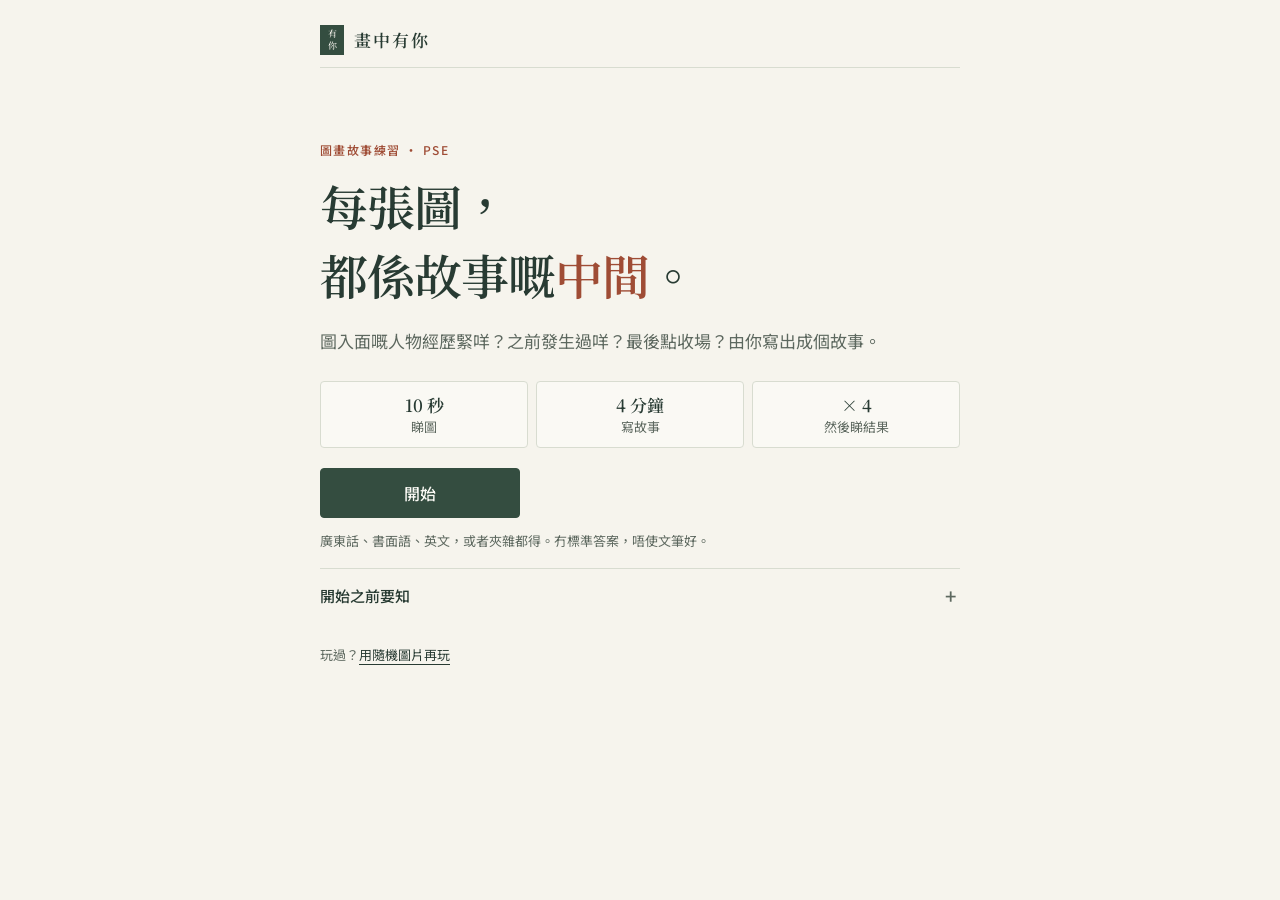
==== web/index.html @ f699d24d "Merge main: evidence review plus English-first, length-adjusted, number-free results main (d5daa51) " ====
<!doctype html>
<html lang="zh-Hant-HK">
<head>
<meta charset="utf-8">
<meta name="viewport" content="width=device-width, initial-scale=1, viewport-fit=cover">
<title>畫中有你 · PSE-HK 讀書會練習</title>
<meta name="description" content="四張圖，四個完整故事。由人物想要嘅嘢，開始一場同自己嘅對話。">
<meta property="og:title" content="畫中有你 · 每張圖，都係故事嘅中間">
<meta property="og:description" content="約 20 分鐘嘅圖畫故事練習。冇標準答案。">
<meta name="theme-color" content="#f6f4ed">
<meta name="pse-api" content="https://remtoec--pse-hk-scorer-web.modal.run">
<link rel="preconnect" href="https://fonts.googleapis.com">
<link rel="preconnect" href="https://fonts.gstatic.com" crossorigin>
<link rel="stylesheet" href="https://fonts.googleapis.com/css2?family=Noto+Serif+TC:wght@400;600;700&family=Noto+Sans+TC:wght@400;500;700&display=swap">
<link rel="stylesheet" href="styles.css">
<script src="app.js" defer></script>
</head>
<body>
<a class="skip-link" href="#app">跳到主要內容</a>
<header class="masthead"><span class="wordmark"><span class="book-mark" aria-hidden="true">有<br>你</span>畫中有你</span></header>
<main id="app" tabindex="-1">
  <p id="storage-notice" class="notice" role="status" hidden>呢個瀏覽器唔俾暫存草稿，重新載入會失去內容。請保持頁面開啟直至完成。</p>

  <section id="v-intro" class="view" hidden aria-labelledby="intro-title">
    <p class="eyebrow">圖畫故事練習 · PSE</p>
    <h1 id="intro-title" tabindex="-1">每張圖，<br>都係故事嘅<span class="accent-text">中間</span>。</h1>
    <p class="lede">圖入面嘅人物經歷緊咩？之前發生過咩？最後點收場？由你寫出成個故事。</p>
    <ol class="steps" aria-label="點樣玩">
      <li><b>10 秒</b>睇圖</li>
      <li><b>4 分鐘</b>寫故事</li>
      <li><b>× 4</b>然後睇結果</li>
    </ol>
    <div class="actions intro-actions">
      <button id="btn-start" class="primary">開始</button>
      <button id="btn-resume" class="primary" hidden>繼續上次嘅故事</button>
      <button id="btn-delete" class="quiet" hidden>刪除草稿</button>
    </div>
    <p class="fine">廣東話、書面語、英文，或者夾雜都得。冇標準答案，唔使文筆好。</p>
    <details class="more"><summary>開始之前要知</summary>
      <ul class="plain">
        <li>按「下一張」之後，嗰個故事就定稿，唔會再改。</li>
        <li>唔使寫自己嘅經歷。見過幅圖都冇問題，跟今次諗到嘅寫就得。</li>
        <li>草稿只存喺呢個瀏覽器，七日後清走。提交後，故事會交由 Modal 同 Cloudflare Workers AI 分析及翻譯，唔會建立故事資料庫。</li>
        <li>分析服務閒置時會休眠，提交後可能要等一陣。</li>
      </ul>
    </details>
    <p class="fine repeat-play">玩過？<button id="btn-random" class="link" type="button">用隨機圖片再玩</button></p>
  </section>

  <section id="v-view" class="view exercise-view" hidden aria-labelledby="view-title">
    <div class="round-bar"><span class="round-no"></span><div class="round-progress" aria-hidden="true"></div></div>
    <h2 id="view-title" class="round-title" tabindex="-1">睇下呢個畫面</h2>
    <figure class="stimulus"><img id="stim-img" alt=""><div id="img-loading" class="img-state">圖片載入中…</div><div id="img-error" class="img-state" hidden><p>圖片載入唔到。</p><button id="btn-img-retry">再試一次</button></div></figure>
    <div class="countdown" aria-hidden="true"><div id="countdown-bar"></div></div>
    <p class="hint">10 秒後收起，然後由你寫出成個故事。</p>
    <div class="actions"><button class="quiet skip" type="button">換一張</button></div>
  </section>

  <section id="v-write" class="view exercise-view" hidden aria-labelledby="write-title">
    <div class="round-bar"><span class="round-no"></span><div class="round-progress" aria-hidden="true"></div><span class="timer"><span class="sr-only">建議時間 </span><span id="soft-timer" aria-live="off">4:00</span></span></div>
    <h2 id="write-title" class="round-title" tabindex="-1">寫出成個故事</h2>
    <p id="lang-note" class="lang-note">英文、廣東話、書面語，或者夾雜都得，點舒服點寫。</p>
    <label for="story" class="sr-only">你嘅故事</label>
    <textarea id="story" rows="10" spellcheck="false" autocomplete="off" aria-describedby="lang-note" placeholder="人物係邊個？而家經歷緊咩？&#10;之前發生咗咩事，令故事走到呢一刻？&#10;人物各自諗緊咩、感受到咩、最想要咩？&#10;件事最後點樣收場？&#10;&#10;揀你想寫嘅人物，唔使逐題答。有幾個人物嘅話，可以用名或者身份，等人睇得出邊個做緊咩。"></textarea>
    <div class="meta-row"><span class="arc"><span class="sr-only">提示：</span><span>此刻</span><span>前因</span><span>內心</span><span>結局</span></span><span><span id="char-count"></span> <span id="save-state" aria-live="polite"></span></span></div>
    <p id="time-up" class="gentle" hidden>4 分鐘到喇，可以幫個故事收個尾。</p>
    <p id="short-note" class="gentle" role="status" hidden></p>
    <div class="actions writing-actions"><button class="quiet skip" type="button">換一張</button><button id="btn-next" class="primary" disabled>下一張 →</button></div>
    <p class="fine lock-note">按「下一張」之後，呢個故事就定稿。</p>
  </section>

  <section id="v-review" class="view exercise-view" hidden aria-labelledby="review-title">
    <h2 id="review-title" tabindex="-1">四個故事，完成。</h2>
    <p class="lede">準備好就睇結果：你嘅故事，最常回到邊種動機？</p>
    <p id="review-notice" class="notice" role="alert" hidden></p><div id="review-list"></div>
    <div class="submit-footer"><div class="actions"><button id="btn-submit" class="primary">睇結果 →</button><button id="btn-delete-2" class="quiet">刪除草稿</button></div>
      <p class="fine">故事會交由 Modal 同 Cloudflare Workers AI 分析及翻譯，可能要等一陣。</p></div>
  </section>

  <section id="v-loading" class="view center" hidden aria-labelledby="loading-title"><div class="waiting-book" aria-hidden="true"><span></span><span></span><span></span><span></span></div><h2 id="loading-title" tabindex="-1">分析緊你嘅故事</h2><p id="loading-msg" role="status" aria-live="polite"></p><p class="elapsed">已等候 <span id="elapsed">0</span> 秒</p></section>

  <section id="v-error" class="view center" hidden aria-labelledby="error-title"><span class="error-mark" aria-hidden="true">⋯</span><h2 id="error-title" tabindex="-1">暫時未有結果</h2><p id="error-msg" role="alert"></p><div class="actions"><button id="btn-retry" class="primary">再試一次</button><button id="btn-back-review" class="quiet">返回故事</button></div></section>

  <section id="v-results" class="view" hidden aria-labelledby="results-title">
    <div class="insight">
      <p class="eyebrow">你嘅四個故事</p>
      <h1 id="results-title" tabindex="-1"></h1>
      <p id="insight-lede" class="lede"></p>
      <div id="profile" class="profile"></div>
      <p id="profile-legend" class="legend fine"><span class="key you"></span>你嘅故事<span class="key typical"></span>同組圖片嘅研究參照（按長短調整）</p>
      <p id="profile-note" class="fine" hidden></p>
      <div id="evidence" class="reading-evidence" hidden></div>
      <p id="brought" class="brought-line" hidden></p>
    </div>

    <section id="meaning" class="chapter" aria-labelledby="meaning-title">
      <h2 id="meaning-title">呢啲主題，可以點理解？</h2>
      <div id="motive-notes">
        <details class="motive-note" data-motive="ach"><summary><span class="dot ach"></span><b>成就</b>想做得好<span class="need-tag">勝任</span></summary>
          <p>故事人物想做好一件事、達到或者超越一個標準、克服挑戰。</p>
          <p>呢個角度關心「我可唔可以做得到？」。想進步，可以令人投入練習；當成敗變得太重要，亦可能難以容許自己失手。</p>
          <p class="fine">回望故事：人物想做好件事，係享受挑戰，定係好怕做唔到？</p>
        </details>
        <details class="motive-note" data-motive="aff"><summary><span class="dot aff"></span><b>連結</b>想親近<span class="need-tag">關係</span></summary>
          <p>故事人物想建立、維持或者修補溫暖嘅關係：關心、陪伴、被接納。</p>
          <p>呢個角度關心「我哋可唔可以靠近？」。重視關係，可以帶來陪伴同照顧；當好怕失去連結，亦可能難以講出自己唔同嘅想法。</p>
          <p class="fine">回望故事：人物想靠近邊個？靠近嘅同時，有冇留低自己嘅位置？</p>
        </details>
        <details class="motive-note" data-motive="pow"><summary><span class="dot pow"></span><b>影響力</b>想有份量<span class="need-tag">勝任</span></summary>
          <p>故事人物想感到強大、影響或者帶領其他人、爭取地位同話語權。</p>
          <p>呢個角度關心「我可唔可以令事情有所改變？」。想有影響，可以令人帶頭、保護人或者爭取改變；當好需要掌握局面，亦可能難以留空間俾別人。</p>
          <p class="fine">回望故事：人物想影響邊個、改變啲乜？其他人又有幾多選擇？</p>
        </details>
      </div>
      <p class="fine">以上係理解故事嘅角度同反思問題，唔係由結果推斷你嘅性格。每種主題都可以有唔同面向。</p>
    </section>

    <section id="pictures" class="chapter" aria-labelledby="pictures-title">
      <h2 id="pictures-title">逐張圖睇</h2>
      <p class="chapter-intro">研究故事入面，每張圖都有較突出嘅主題。<span class="brought-mark" aria-hidden="true">✦</span> 表示你亦寫到圖片參照主要方向以外嘅一面，唔代表罕見，亦唔證明係你嘅個人投射。</p>
      <div id="cards"></div>
    </section>

    <section id="reflection" class="chapter reflection-chapter" aria-labelledby="reflection-title">
      <p class="eyebrow">畫外，返到你自己</p>
      <h2 id="reflection-title">故事人物想要嘅，<br>同你想要嘅呢？</h2>
      <p>自我決定論（Self-Determination Theory）提出三種基本心理需要：<strong>勝任</strong>（competence）、<strong>關係</strong>（relatedness）同<strong>自主</strong>（autonomy）。呢度借用三個角度，由故事返到生活；上面嘅主題比例唔係心理需要嘅分數。</p>
      <ol class="reflect-list">
        <li><span class="need-tag">勝任</span>最近有冇一件事，你好想做得更好，或者想有多啲影響？</li>
        <li><span class="need-tag">關係</span>你而家最想同邊個更親近？</li>
        <li><span class="need-tag">自主</span>呢啲「想要」，係你自己揀嘅，定係為咗別人嘅期望？</li>
      </ol>
      <p class="fine">答案留俾自己，呢度唔會收集任何輸入。今次只係四個故事嘅一次閱讀，你可以認同，亦可以有唔同理解。</p>
    </section>

    <aside id="bookclub-note" class="bookclub-note" hidden><h3>讀書會見</h3><p></p></aside>

    <details class="more about"><summary>關於呢個練習</summary>
      <p>靈感來自心理學嘅圖畫故事練習（Picture Story Exercise）。你嘅故事會翻譯成英文，再由一個用專家評分故事訓練嘅模型閱讀；參照線係研究入面同一組圖嘅故事，已按長短調整。</p>
      <p>呢個係輕鬆嘅自我探索，唔係心理測驗；四個故事只係一次閱讀，你可以認同，亦可以有唔同理解。</p>
      <h4>圖片來源</h4>
      <ul id="credits-results" class="credits"></ul>
    </details>

    <div class="result-footer"><div class="actions"><button id="btn-download" class="primary">下載故事同結果 ↓</button><button id="btn-restart" class="quiet">返回開始</button></div><p class="fine">結果唔會保存，重新整理就會消失。</p></div>
    <p class="fine repeat-play"><button id="btn-again-random" class="link">用隨機圖片再寫一組</button></p>
  </section>
  <noscript><p class="notice">呢個活動需要 JavaScript。</p></noscript>
</main>
</body>
</html>
---- web/styles.css ----
:root {
  --paper: #f6f4ed; --paper-2: #ecebe2; --card: #faf9f4;
  --ink: #283b33; --ink-2: #5d685f; --muted: #74796e;
  --rule: #d8dcd0; --binding: #344d40; --annotation: #9f4c35;
  --ach: #94652c; --aff: #42705d; --pow: #63618b;
  --focus: #a65537; --display: 'Noto Serif TC', 'PMingLiU', serif;
  --body: 'Noto Sans TC', 'PingFang HK', 'Microsoft JhengHei', sans-serif;
  --ease: cubic-bezier(.23,1,.32,1); --gutter: 20px; color-scheme: light;
}
* { box-sizing: border-box; }
html { -webkit-text-size-adjust: 100%; scroll-padding-top: 16px; }
body { margin: 0; background: var(--paper); color: var(--ink); font: 400 16px/1.75 var(--body); }
[hidden] { display: none !important; }
button, textarea, a { -webkit-tap-highlight-color: transparent; }
a { color: inherit; text-underline-offset: 4px; }
button, summary, a { touch-action: manipulation; }
:focus-visible { outline: 2px solid var(--focus); outline-offset: 4px; }
[tabindex='-1']:focus { outline: none; }
::selection { background: #dfe5d4; }
.sr-only { position: absolute; width: 1px; height: 1px; overflow: hidden; clip-path: inset(50%); white-space: nowrap; }
.skip-link { position: fixed; top: -100px; left: 16px; background: var(--card); padding: 12px; z-index: 10; }
.skip-link:focus { top: 12px; }

/* One reading column on every screen: phones first, wider screens just get more margin. */
.masthead, main { width: min(640px, calc(100% - 2 * var(--gutter))); margin-inline: auto; }
.masthead { padding: 16px 0 12px; border-bottom: 1px solid var(--rule); }
.wordmark { display: inline-flex; align-items: center; gap: 10px; font: 600 17px/1.4 var(--display); letter-spacing: .12em; }
.book-mark { display: grid; align-content: center; text-align: center; width: 24px; height: 30px; color: var(--paper); background: var(--binding); font: 500 9px/1.3 var(--display); letter-spacing: 0; }
main { padding: 0 0 max(48px, env(safe-area-inset-bottom)); min-height: 70vh; }
.view { animation: appear 240ms var(--ease) both; }
@keyframes appear { from { opacity: 0; transform: translateY(5px); } }

h1, h2, h3, h4 { font-family: var(--display); font-weight: 600; line-height: 1.45; margin: 0; text-wrap: balance; }
h1 { font-size: clamp(32px, 9vw, 48px); letter-spacing: -.02em; }
h2 { font-size: clamp(24px, 6.5vw, 32px); }
h3 { font-size: 20px; }
h4 { font-size: 15px; margin: 24px 0 8px; }
p { margin: 0 0 16px; }
.eyebrow { font: 500 12px/1.6 var(--body); letter-spacing: .12em; color: var(--annotation); margin-bottom: 12px; }
.lede { font-size: 17px; line-height: 1.8; color: var(--ink-2); margin: 16px 0 24px; }
.fine { font-size: 13px; line-height: 1.75; color: var(--ink-2); }
.accent-text { color: var(--annotation); }

button { font: 500 16px/1.5 var(--body); min-height: 48px; padding: 12px 22px; border: 1px solid var(--rule); border-radius: 4px; background: transparent; color: var(--ink); cursor: pointer; transition: background 160ms ease, transform 140ms var(--ease); }
button.primary { background: var(--binding); border-color: var(--binding); color: var(--card); }
button.quiet { border-color: transparent; text-decoration: underline; text-underline-offset: 4px; color: var(--ink-2); padding-inline: 8px; font-size: 14px; }
button.link { min-height: 0; padding: 4px 0; border: 0; font: inherit; text-decoration: underline; text-underline-offset: 4px; }
button:active:not(:disabled) { transform: translateY(1px); }
button:disabled { opacity: .45; cursor: not-allowed; }
@media (hover: hover) { button.primary:hover:not(:disabled) { background: #233d2f; } button.quiet:hover:not(:disabled) { background: var(--paper-2); } a:hover, button.link:hover, summary:hover { color: var(--annotation); } }
.actions { display: flex; flex-wrap: wrap; gap: 8px 12px; align-items: center; margin-top: 20px; }
.actions .primary { flex: 1 1 auto; }

/* intro */
#v-intro { padding-top: 40px; }
.steps { list-style: none; display: grid; grid-template-columns: repeat(3, 1fr); gap: 8px; padding: 0; margin: 0 0 8px; }
.steps li { background: var(--card); border: 1px solid var(--rule); border-radius: 4px; padding: 10px 8px; text-align: center; font-size: 13px; color: var(--ink-2); line-height: 1.5; }
.steps b { display: block; font: 600 17px/1.5 var(--display); color: var(--ink); }
.intro-actions { margin: 20px 0 12px; }
.repeat-play { margin: 16px 0 0; }
ul.plain { padding-left: 18px; margin: 0; font-size: 14px; color: var(--ink-2); }
ul.plain li { margin-bottom: 8px; }
details.more { border-top: 1px solid var(--rule); margin-top: 16px; }
details.more > summary { cursor: pointer; font-size: 15px; font-weight: 500; padding: 14px 28px 14px 0; list-style: none; position: relative; }
details.more > summary::-webkit-details-marker { display: none; }
details.more > summary::after { content: '+'; position: absolute; right: 4px; font-size: 20px; top: 9px; color: var(--ink-2); }
details.more[open] > summary::after { content: '−'; }
details.more > :last-child { margin-bottom: 16px; }
details.more p { font-size: 14px; }
.notice { background: #eee8dc; border-left: 3px solid var(--annotation); padding: 14px 16px; margin: 20px 0; font-size: 14px; }

/* picture + writing */
.exercise-view { padding-top: 16px; }
.round-bar { display: flex; align-items: center; gap: 12px; font-size: 13px; color: var(--ink-2); margin-bottom: 12px; font-variant-numeric: tabular-nums; }
.round-progress { display: flex; gap: 4px; flex: 1; }
.round-progress span { height: 3px; flex: 1; max-width: 48px; background: var(--rule); border-radius: 2px; }
.round-progress span.complete { background: var(--binding); }
.round-progress span.current { background: var(--annotation); }
.timer { font-size: 15px; color: var(--ink); margin-left: auto; }
.round-title { font-size: 22px; margin-bottom: 4px; }
.lang-note { font-size: 13px; color: var(--ink-2); margin: 0 0 10px; }
#v-view .round-title { margin-bottom: 12px; }
.stimulus { margin: 0; position: relative; height: min(62vh, 560px); min-height: 260px; background: var(--paper-2); padding: 8px; display: grid; place-items: center; border-radius: 4px; }
.stimulus img { width: 100%; height: 100%; min-height: 0; object-fit: contain; display: block; }
.stimulus img:not([src]) { display: none; }
.img-state { position: absolute; inset: 0; display: grid; place-content: center; text-align: center; color: var(--ink-2); }
.countdown { height: 3px; background: var(--rule); margin: 12px 0; overflow: hidden; }
#countdown-bar { height: 100%; background: var(--binding); width: 100%; transform-origin: left; }
.hint { color: var(--ink-2); font-size: 15px; }
textarea { width: 100%; background: var(--card); color: var(--ink); font: 400 17px/1.9 var(--body); border: 1px solid var(--rule); border-radius: 4px; padding: 16px; resize: vertical; }
#story { min-height: max(300px, 52vh); }
textarea::placeholder { color: #9aa196; opacity: 1; }
textarea:focus-visible { outline: 2px solid var(--binding); outline-offset: 1px; }
textarea[readonly] { background: transparent; border: 0; border-left: 2px solid var(--rule); border-radius: 0; padding: 4px 0 4px 14px; font-size: 15px; resize: none; field-sizing: content; min-height: 0; max-height: 45vh; }
.meta-row { display: flex; justify-content: space-between; align-items: center; gap: 12px; font-size: 12px; color: var(--ink-2); margin-top: 8px; font-variant-numeric: tabular-nums; }
.arc { display: flex; gap: 4px; }
.arc span { padding: 1px 8px; border: 1px solid var(--rule); border-radius: 999px; color: var(--muted); }
.over { color: var(--annotation); font-weight: 700; }
.gentle { padding: 4px 0 0; color: var(--ink-2); font-size: 14px; line-height: 1.7; margin: 10px 0 0; animation: appear 400ms var(--ease) both; }
.gentle small { display: block; font-size: 12px; color: var(--muted); }
.writing-actions { margin-top: 16px; }
.lock-note { text-align: center; margin: 8px 0 0; font-size: 12px; }

/* review */
#v-review { padding-top: 32px; }
#v-review .lede { margin-bottom: 8px; }
.review-item label { display: block; font: 600 16px var(--display); padding: 20px 0 6px; }
.review-item.flag { border-left: 2px solid var(--annotation); padding-left: 12px; }
.submit-footer { margin-top: 24px; }
.submit-footer .fine { margin-top: 12px; }

/* waiting / error */
.view.center { max-width: 480px; margin-inline: auto; padding: 48px 0 64px; text-align: center; }
.center h2 { margin-bottom: 16px; }
.center .actions { justify-content: center; }
.waiting-book { height: 136px; width: 120px; position: relative; margin: 16px auto 32px; }
.waiting-book span { position: absolute; height: 120px; width: 84px; border: 1px solid #89977e; background: var(--card); inset: 0; margin: auto; transform-origin: 0 100%; animation: page-breathe 3s ease-in-out infinite; }
.waiting-book span:nth-child(1) { --tilt: -12deg; }
.waiting-book span:nth-child(2) { --tilt: -4deg; animation-delay: .15s; }
.waiting-book span:nth-child(3) { --tilt: 4deg; animation-delay: .3s; }
.waiting-book span:nth-child(4) { --tilt: 12deg; animation-delay: .45s; }
@keyframes page-breathe { 0%,100% { transform: rotate(var(--tilt)); } 50% { transform: rotate(calc(var(--tilt) + 5deg)) translateY(-4px); } }
.elapsed { font-size: 13px; color: var(--ink-2); font-variant-numeric: tabular-nums; }
.error-mark { display: block; font: 400 64px var(--display); color: var(--annotation); margin: 16px 0; }

/* results: insight first */
.insight { padding: 32px 0 28px; }
.insight h1 { font-size: clamp(28px, 8vw, 40px); }
.insight .lede { margin-bottom: 20px; }
.profile { background: var(--card); border: 1px solid var(--rule); border-radius: 6px; padding: 4px 16px 12px; }
.need-group { padding-top: 12px; }
.need-group + .need-group { border-top: 1px solid var(--rule); margin-top: 8px; }
.need-head { display: flex; justify-content: space-between; align-items: baseline; font: 600 15px/1.6 var(--display); margin-bottom: 4px; }
.need-head small { font: 400 12px var(--body); color: var(--ink-2); letter-spacing: .04em; }
.profile-row { display: grid; grid-template-columns: 52px 1fr 76px; gap: 12px; align-items: center; padding: 8px 0; }
.profile-name { font-size: 15px; line-height: 1.3; }
.profile-row.focus .profile-name { font-weight: 700; }
.profile-track { position: relative; height: 12px; background: var(--paper-2); border-radius: 6px; }
.profile-fill { position: absolute; inset: 0 auto 0 0; border-radius: 6px; }
.profile-typical { position: absolute; top: -4px; bottom: -4px; width: 2px; margin-left: -1px; background: var(--ink); border-radius: 1px; }
.profile-word { text-align: right; font-size: 13px; color: var(--ink-2); line-height: 1.4; }
.profile-row.focus .profile-word { color: var(--ink); font-weight: 700; }
.legend { display: flex; flex-wrap: wrap; align-items: center; gap: 4px 8px; margin: 10px 0 4px; font-size: 12px; }
.key { display: inline-block; width: 14px; height: 8px; border-radius: 4px; background: var(--aff); margin-left: 8px; }
.key.you { margin-left: 0; background: linear-gradient(90deg, var(--ach), var(--aff), var(--pow)); }
.key.typical { width: 2px; height: 14px; background: var(--ink); border-radius: 1px; }
.brought-line { font-size: 15px; background: #efe6da; border-radius: 4px; padding: 12px 14px; margin: 8px 0 0; }

.chapter { padding: 32px 0; border-top: 1px solid var(--rule); scroll-margin-top: 16px; }
.chapter > h2 { margin-bottom: 16px; }
.chapter-intro { font-size: 15px; color: var(--ink-2); }
.brought-mark { color: var(--annotation); }

.motive-note { border: 1px solid var(--rule); border-radius: 6px; background: var(--card); margin-bottom: 8px; }
.motive-note > summary { list-style: none; cursor: pointer; display: flex; align-items: center; gap: 8px; padding: 14px 40px 14px 16px; position: relative; font-size: 15px; color: var(--ink-2); }
.motive-note > summary::-webkit-details-marker { display: none; }
.motive-note > summary::after { content: '+'; position: absolute; right: 16px; font-size: 20px; color: var(--ink-2); }
.motive-note[open] > summary::after { content: '−'; }
.motive-note summary b { font: 600 18px var(--display); color: var(--ink); }
.motive-note > :not(summary) { margin-inline: 16px; }
.motive-note > p:first-of-type { font-size: 15px; }
.motive-note ul { padding-left: 18px; margin-top: 0; margin-bottom: 16px; font-size: 15px; }
.motive-note li { margin-bottom: 6px; }
.need-tag { display: inline-block; font-size: 11px; line-height: 1.4; padding: 2px 8px; border-radius: 999px; background: var(--paper-2); color: var(--ink-2); margin-left: auto; white-space: nowrap; }
.reflect-list .need-tag { margin: 0 8px 0 0; vertical-align: 2px; }

.pic-group { border-top: 1px solid var(--rule); }
.pic-group:last-child { border-bottom: 1px solid var(--rule); }
.pic-group > summary { list-style: none; cursor: pointer; display: flex; gap: 14px; align-items: center; padding: 14px 28px 14px 0; position: relative; }
.pic-group > summary::-webkit-details-marker { display: none; }
.pic-group > summary::after { content: '+'; position: absolute; right: 2px; font-size: 20px; color: var(--ink-2); }
.pic-group[open] > summary::after { content: '−'; }
.pic-group summary img { width: 72px; height: 72px; object-fit: cover; border-radius: 4px; background: var(--paper-2); flex-shrink: 0; }
.pic-sum { display: grid; gap: 4px; min-width: 0; }
.pic-title { font: 600 16px var(--display); }
.pic-line { display: flex; flex-wrap: wrap; align-items: center; gap: 4px 6px; font-size: 13px; }
.pic-line > small { color: var(--ink-2); font-size: 12px; min-width: 6.5em; }
.chip { display: inline-flex; align-items: center; gap: 5px; font-size: 13px; line-height: 1.4; padding: 1px 8px; border-radius: 999px; border: 1px solid var(--rule); background: var(--card); }
.chip.muted { color: var(--ink-2); background: transparent; }
.chip.brought { border-color: var(--annotation); color: var(--annotation); font-weight: 700; }
.pic-body { padding-bottom: 8px; }
.dot { display: inline-block; width: 8px; height: 8px; border-radius: 50%; flex-shrink: 0; }
.dot.ach, .ach-bg { background: var(--ach); }
.dot.aff, .aff-bg { background: var(--aff); }
.dot.pow, .pow-bg { background: var(--pow); }
.dot.none { border: 1px solid var(--muted); }
details.card { border-top: 1px dashed var(--rule); }
details.card summary { list-style: none; padding: 12px 28px 12px 0; cursor: pointer; display: flex; gap: 12px; position: relative; }
details.card summary::-webkit-details-marker { display: none; }
details.card summary::after { content: '›'; position: absolute; right: 4px; top: 10px; color: var(--ink-2); font-size: 18px; transition: transform 160ms ease; }
details.card[open] summary::after { transform: rotate(90deg); }
.card .txt { flex: 1; min-width: 0; font-size: 15px; overflow-wrap: anywhere; }
.chips { display: flex; gap: 3px; flex-shrink: 0; padding-top: 9px; }
.card-body { background: var(--paper-2); margin: 0 0 12px; padding: 14px 16px; border-radius: 4px; }
.card-body dt { font-size: 11px; color: var(--ink-2); margin: 10px 0 2px; }
.card-body dt:first-child { margin-top: 0; }
.card-body dd { margin: 0; font-size: 14px; overflow-wrap: anywhere; }
.label { display: inline-block; color: var(--card); padding: 2px 8px; font-size: 12px; border-radius: 3px; margin: 4px 4px 0 0; }
.label.none { color: var(--ink-2); border: 1px solid #bac3b5; }
.label.faint { background: transparent; border: 1px dashed currentColor; }
.label.faint.ach { color: var(--ach); } .label.faint.aff { color: var(--aff); } .label.faint.pow { color: var(--pow); }
.reading-evidence { margin-top: 20px; }
.reading-evidence blockquote { margin: 8px 0 16px; padding: 4px 0 4px 14px; border-left: 2px solid var(--rule); overflow-wrap: anywhere; white-space: pre-wrap; }
.flag-uncertain { color: var(--annotation); }

.reflection-chapter h2 { margin-bottom: 16px; }
.reflection-chapter > p { font-size: 15px; }
.reflect-list { list-style: none; padding: 0; margin: 20px 0; }
.reflect-list li { font: 400 18px/1.7 var(--display); padding: 14px 0; border-top: 1px solid var(--rule); }
.reflect-list li:last-child { border-bottom: 1px solid var(--rule); }
.bookclub-note { padding: 20px; background: var(--paper-2); border-radius: 6px; margin: 8px 0 16px; }
.bookclub-note h3 { font-size: 18px; margin-bottom: 6px; }
.bookclub-note p { font-size: 15px; margin: 0; }

.credits { padding-left: 18px; font-size: 13px; color: var(--ink-2); }
.credits li { margin: 8px 0; overflow-wrap: anywhere; }

.result-footer { padding-top: 24px; }
.result-footer .actions { margin-top: 0; }
.result-footer .fine { margin-top: 8px; }
#test-report { display: block; max-width: 640px; margin: 24px auto; font-family: monospace; }

@media (min-width: 700px) {
  :root { --gutter: 40px; }
  #v-intro { padding-top: 72px; }
  .actions .primary { flex: 0 0 auto; min-width: 200px; }
  .writing-actions { justify-content: flex-end; }
  .lock-note { text-align: right; }
  .insight { padding-top: 48px; }
}
@media (max-width: 360px) { :root { --gutter: 16px; } .profile-row { grid-template-columns: 46px 1fr 68px; gap: 8px; } .arc span { padding: 1px 6px; } }
@media (prefers-reduced-motion: reduce) { *, *::before, *::after { animation: none !important; transition: none !important; scroll-behavior: auto !important; } .waiting-book span { transform: rotate(var(--tilt)); } }
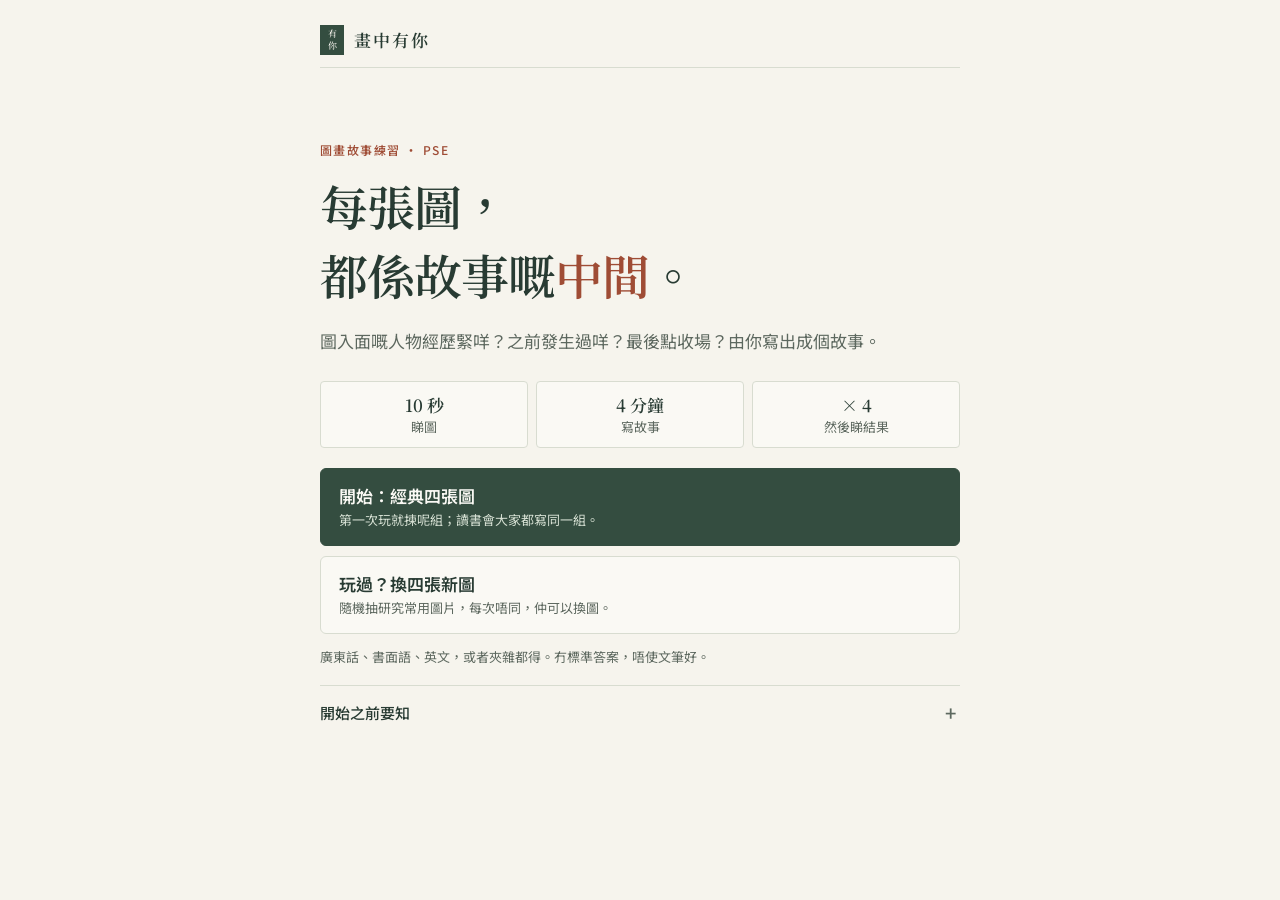
==== commit 45390a92: "Offer the classic set first and new pictures on replay; make random draws sound Why: the replay opti" ====
--- a/web/index.html
+++ b/web/index.html
@@ -30,10 +30,13 @@
       <li><b>4 分鐘</b>寫故事</li>
       <li><b>× 4</b>然後睇結果</li>
     </ol>
-    <div class="actions intro-actions">
-      <button id="btn-start" class="primary">開始</button>
-      <button id="btn-resume" class="primary" hidden>繼續上次嘅故事</button>
-      <button id="btn-delete" class="quiet" hidden>刪除草稿</button>
+    <div id="choices" class="choices">
+      <button id="btn-start" class="choice primary" type="button"><span class="choice-title">開始：經典四張圖</span><span class="choice-note">第一次玩就揀呢組；讀書會大家都寫同一組。</span></button>
+      <button id="btn-random" class="choice" type="button"><span class="choice-title">玩過？換四張新圖</span><span class="choice-note">隨機抽研究常用圖片，每次唔同，仲可以換圖。</span></button>
+    </div>
+    <div id="resume-actions" class="actions intro-actions" hidden>
+      <button id="btn-resume" class="primary">繼續上次嘅故事</button>
+      <button id="btn-delete" class="quiet">刪除草稿</button>
     </div>
     <p class="fine">廣東話、書面語、英文，或者夾雜都得。冇標準答案，唔使文筆好。</p>
     <details class="more"><summary>開始之前要知</summary>
@@ -44,7 +47,6 @@
         <li>分析服務閒置時會休眠，提交後可能要等一陣。</li>
       </ul>
     </details>
-    <p class="fine repeat-play">玩過？<button id="btn-random" class="link" type="button">用隨機圖片再玩</button></p>
   </section>
 
   <section id="v-view" class="view exercise-view" hidden aria-labelledby="view-title">
@@ -142,8 +144,7 @@
       <ul id="credits-results" class="credits"></ul>
     </details>
 
-    <div class="result-footer"><div class="actions"><button id="btn-download" class="primary">下載故事同結果 ↓</button><button id="btn-restart" class="quiet">返回開始</button></div><p class="fine">結果唔會保存，重新整理就會消失。</p></div>
-    <p class="fine repeat-play"><button id="btn-again-random" class="link">用隨機圖片再寫一組</button></p>
+    <div class="result-footer"><div class="actions"><button id="btn-download" class="primary">下載故事同結果 ↓</button><button id="btn-again-random" class="secondary">換四張新圖再玩 →</button><button id="btn-restart" class="quiet">返回開始</button></div><p class="fine">結果唔會保存，重新整理就會消失。</p></div>
   </section>
   <noscript><p class="notice">呢個活動需要 JavaScript。</p></noscript>
 </main>
--- a/web/styles.css
+++ b/web/styles.css
@@ -57,7 +57,14 @@
 .steps li { background: var(--card); border: 1px solid var(--rule); border-radius: 4px; padding: 10px 8px; text-align: center; font-size: 13px; color: var(--ink-2); line-height: 1.5; }
 .steps b { display: block; font: 600 17px/1.5 var(--display); color: var(--ink); }
 .intro-actions { margin: 20px 0 12px; }
-.repeat-play { margin: 16px 0 0; }
+.choices { display: grid; gap: 10px; margin: 20px 0 12px; }
+button.choice { display: grid; gap: 2px; text-align: left; padding: 14px 18px; background: var(--card); border-color: var(--rule); border-radius: 6px; }
+button.choice.primary { background: var(--binding); border-color: var(--binding); color: var(--card); }
+.choice-title { font: 600 17px/1.5 var(--body); }
+.choice-note { font-size: 13px; line-height: 1.6; color: var(--ink-2); font-weight: 400; }
+button.choice.primary .choice-note { color: #d6e0d3; }
+button.secondary { background: var(--card); border-color: var(--binding); color: var(--ink); }
+@media (hover: hover) { button.choice:not(.primary):hover, button.secondary:hover { background: var(--paper-2); } }
 ul.plain { padding-left: 18px; margin: 0; font-size: 14px; color: var(--ink-2); }
 ul.plain li { margin-bottom: 8px; }
 details.more { border-top: 1px solid var(--rule); margin-top: 16px; }
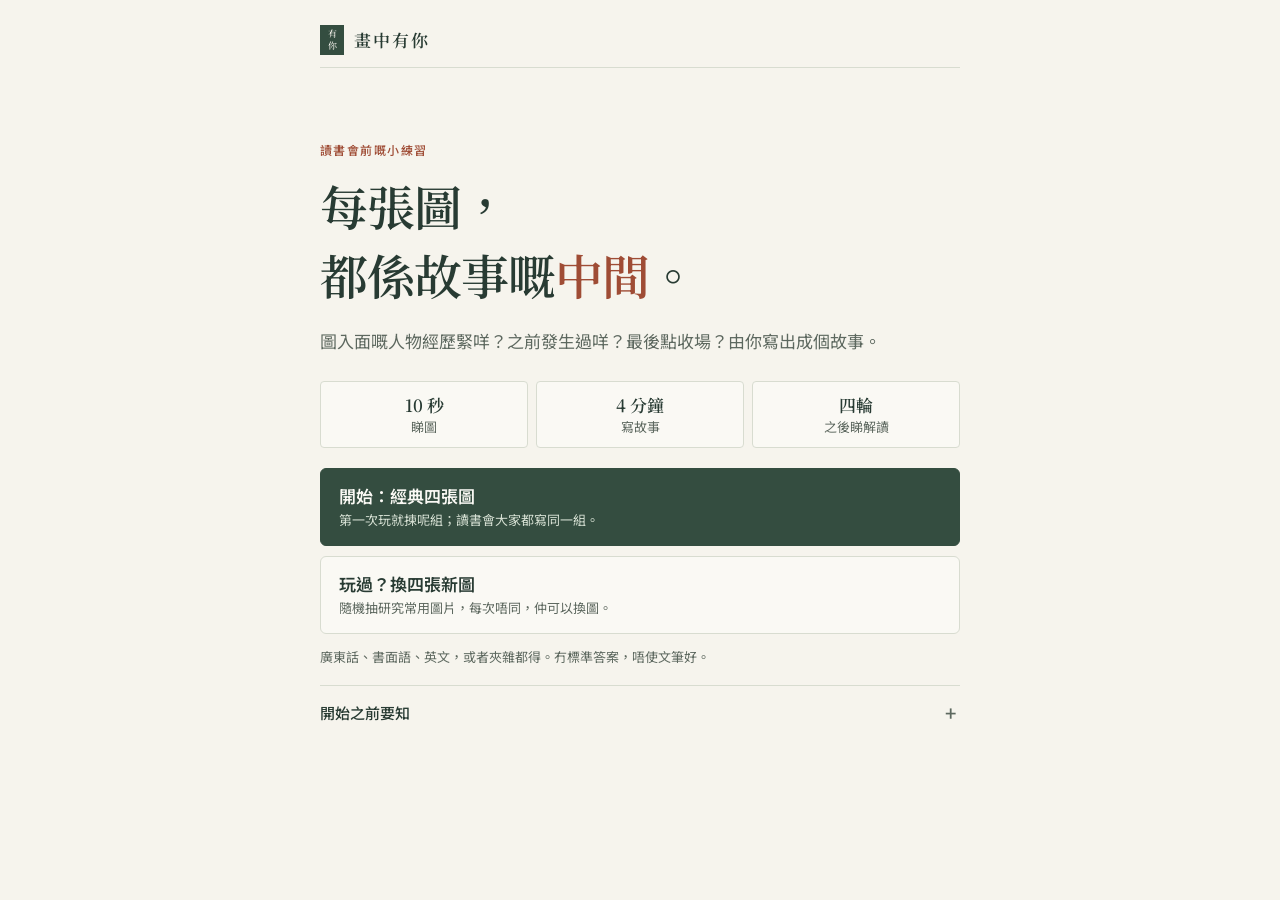
==== commit a21e7d5f: "Copy edit: one Cantonese voice, one name per theme, 濃淡 wording A Chinese-editor review of the partic" ====
--- a/web/index.html
+++ b/web/index.html
@@ -22,13 +22,13 @@
   <p id="storage-notice" class="notice" role="status" hidden>呢個瀏覽器唔俾暫存草稿，重新載入會失去內容。請保持頁面開啟直至完成。</p>
 
   <section id="v-intro" class="view" hidden aria-labelledby="intro-title">
-    <p class="eyebrow">圖畫故事練習 · PSE</p>
+    <p class="eyebrow">讀書會前嘅小練習</p>
     <h1 id="intro-title" tabindex="-1">每張圖，<br>都係故事嘅<span class="accent-text">中間</span>。</h1>
     <p class="lede">圖入面嘅人物經歷緊咩？之前發生過咩？最後點收場？由你寫出成個故事。</p>
     <ol class="steps" aria-label="點樣玩">
       <li><b>10 秒</b>睇圖</li>
       <li><b>4 分鐘</b>寫故事</li>
-      <li><b>× 4</b>然後睇結果</li>
+      <li><b>四輪</b>之後睇解讀</li>
     </ol>
     <div id="choices" class="choices">
       <button id="btn-start" class="choice primary" type="button"><span class="choice-title">開始：經典四張圖</span><span class="choice-note">第一次玩就揀呢組；讀書會大家都寫同一組。</span></button>
@@ -43,7 +43,7 @@
       <ul class="plain">
         <li>按「下一張」之後，嗰個故事就定稿，唔會再改。</li>
         <li>唔使寫自己嘅經歷。見過幅圖都冇問題，跟今次諗到嘅寫就得。</li>
-        <li>草稿只存喺呢個瀏覽器，七日後清走。提交後，故事會交由 Modal 同 Cloudflare Workers AI 分析及翻譯，唔會建立故事資料庫。</li>
+        <li>草稿只存喺呢個瀏覽器，七日後清走。提交後，故事會經雲端服務（Modal、Cloudflare）翻譯同分析；呢個練習唔會儲存或者記錄你嘅故事。</li>
         <li>分析服務閒置時會休眠，提交後可能要等一陣。</li>
       </ul>
     </details>
@@ -63,23 +63,23 @@
     <h2 id="write-title" class="round-title" tabindex="-1">寫出成個故事</h2>
     <p id="lang-note" class="lang-note">英文、廣東話、書面語，或者夾雜都得，點舒服點寫。</p>
     <label for="story" class="sr-only">你嘅故事</label>
-    <textarea id="story" rows="10" spellcheck="false" autocomplete="off" aria-describedby="lang-note" placeholder="人物係邊個？而家經歷緊咩？&#10;之前發生咗咩事，令故事走到呢一刻？&#10;人物各自諗緊咩、感受到咩、最想要咩？&#10;件事最後點樣收場？&#10;&#10;揀你想寫嘅人物，唔使逐題答。有幾個人物嘅話，可以用名或者身份，等人睇得出邊個做緊咩。"></textarea>
+    <textarea id="story" rows="10" spellcheck="false" autocomplete="off" aria-describedby="lang-note" placeholder="人物係邊個？而家經歷緊咩？&#10;之前發生咗咩事，令故事走到呢一刻？&#10;人物各自諗緊咩、感受到咩、最想要咩？&#10;件事最後點樣收場？&#10;&#10;唔使逐題答，揀你想寫嘅人物就得。人物多過一個嘅話，可以用名或者身份稱呼，分得清邊個係邊個。"></textarea>
     <div class="meta-row"><span class="arc"><span class="sr-only">提示：</span><span>此刻</span><span>前因</span><span>內心</span><span>結局</span></span><span><span id="char-count"></span> <span id="save-state" aria-live="polite"></span></span></div>
     <p id="time-up" class="gentle" hidden>4 分鐘到喇，可以幫個故事收個尾。</p>
     <p id="short-note" class="gentle" role="status" hidden></p>
     <div class="actions writing-actions"><button class="quiet skip" type="button">換一張</button><button id="btn-next" class="primary" disabled>下一張 →</button></div>
-    <p class="fine lock-note">按「下一張」之後，呢個故事就定稿。</p>
+    <p class="fine lock-note">按下去之後，呢個故事就定稿。</p>
   </section>
 
   <section id="v-review" class="view exercise-view" hidden aria-labelledby="review-title">
     <h2 id="review-title" tabindex="-1">四個故事，完成。</h2>
-    <p class="lede">準備好就睇結果：你嘅故事，最常回到邊種動機？</p>
+    <p class="lede">準備好就睇結果：四個故事入面，人物反覆想要啲乜？</p>
     <p id="review-notice" class="notice" role="alert" hidden></p><div id="review-list"></div>
     <div class="submit-footer"><div class="actions"><button id="btn-submit" class="primary">睇結果 →</button><button id="btn-delete-2" class="quiet">刪除草稿</button></div>
-      <p class="fine">故事會交由 Modal 同 Cloudflare Workers AI 分析及翻譯，可能要等一陣。</p></div>
+      <p class="fine">故事會經雲端服務（Modal、Cloudflare）翻譯同分析，唔會儲存；可能要等一陣。</p></div>
   </section>
 
-  <section id="v-loading" class="view center" hidden aria-labelledby="loading-title"><div class="waiting-book" aria-hidden="true"><span></span><span></span><span></span><span></span></div><h2 id="loading-title" tabindex="-1">分析緊你嘅故事</h2><p id="loading-msg" role="status" aria-live="polite"></p><p class="elapsed">已等候 <span id="elapsed">0</span> 秒</p></section>
+  <section id="v-loading" class="view center" hidden aria-labelledby="loading-title"><div class="waiting-book" aria-hidden="true"><span></span><span></span><span></span><span></span></div><h2 id="loading-title" tabindex="-1">細讀緊你嘅故事</h2><p id="loading-msg" role="status" aria-live="polite"></p><p class="elapsed">已等候 <span id="elapsed">0</span> 秒</p></section>
 
   <section id="v-error" class="view center" hidden aria-labelledby="error-title"><span class="error-mark" aria-hidden="true">⋯</span><h2 id="error-title" tabindex="-1">暫時未有結果</h2><p id="error-msg" role="alert"></p><div class="actions"><button id="btn-retry" class="primary">再試一次</button><button id="btn-back-review" class="quiet">返回故事</button></div></section>
 
@@ -89,7 +89,7 @@
       <h1 id="results-title" tabindex="-1"></h1>
       <p id="insight-lede" class="lede"></p>
       <div id="profile" class="profile"></div>
-      <p id="profile-legend" class="legend fine"><span class="key you"></span>你嘅故事<span class="key typical"></span>同組圖片嘅研究參照（按長短調整）</p>
+      <p id="profile-legend" class="legend fine"><span class="key you"></span>你嘅故事<span class="key typical"></span>研究故事嘅濃度（已按長短調整）</p>
       <p id="profile-note" class="fine" hidden></p>
       <div id="evidence" class="reading-evidence" hidden></div>
       <p id="brought" class="brought-line" hidden></p>
@@ -100,39 +100,39 @@
       <div id="motive-notes">
         <details class="motive-note" data-motive="ach"><summary><span class="dot ach"></span><b>成就</b>想做得好<span class="need-tag">勝任</span></summary>
           <p>故事人物想做好一件事、達到或者超越一個標準、克服挑戰。</p>
-          <p>呢個角度關心「我可唔可以做得到？」。想進步，可以令人投入練習；當成敗變得太重要，亦可能難以容許自己失手。</p>
+          <p>呢個角度關心「我可唔可以做得到？」。想進步，可以令人投入練習；當成敗變得太重要，亦可能好難容許自己失手。</p>
           <p class="fine">回望故事：人物想做好件事，係享受挑戰，定係好怕做唔到？</p>
         </details>
         <details class="motive-note" data-motive="aff"><summary><span class="dot aff"></span><b>連結</b>想親近<span class="need-tag">關係</span></summary>
           <p>故事人物想建立、維持或者修補溫暖嘅關係：關心、陪伴、被接納。</p>
-          <p>呢個角度關心「我哋可唔可以靠近？」。重視關係，可以帶來陪伴同照顧；當好怕失去連結，亦可能難以講出自己唔同嘅想法。</p>
+          <p>呢個角度關心「我哋可唔可以靠近？」。重視關係，可以帶來陪伴同照顧；當好怕失去連結，亦可能唔敢講出自己唔同嘅諗法。</p>
           <p class="fine">回望故事：人物想靠近邊個？靠近嘅同時，有冇留低自己嘅位置？</p>
         </details>
         <details class="motive-note" data-motive="pow"><summary><span class="dot pow"></span><b>影響力</b>想有份量<span class="need-tag">勝任</span></summary>
           <p>故事人物想感到強大、影響或者帶領其他人、爭取地位同話語權。</p>
-          <p>呢個角度關心「我可唔可以令事情有所改變？」。想有影響，可以令人帶頭、保護人或者爭取改變；當好需要掌握局面，亦可能難以留空間俾別人。</p>
+          <p>呢個角度關心「我可唔可以令事情有所改變？」。想有影響，可以令人帶頭、保護人或者爭取改變；當好需要掌握局面，亦可能少咗空間俾其他人。</p>
           <p class="fine">回望故事：人物想影響邊個、改變啲乜？其他人又有幾多選擇？</p>
         </details>
       </div>
-      <p class="fine">以上係理解故事嘅角度同反思問題，唔係由結果推斷你嘅性格。每種主題都可以有唔同面向。</p>
+      <p class="fine">以上係理解故事嘅角度同反思問題，唔係由結果推斷你嘅性格。每種主題都有唔同嘅一面。</p>
     </section>
 
     <section id="pictures" class="chapter" aria-labelledby="pictures-title">
       <h2 id="pictures-title">逐張圖睇</h2>
-      <p class="chapter-intro">研究故事入面，每張圖都有較突出嘅主題。<span class="brought-mark" aria-hidden="true">✦</span> 表示你亦寫到圖片參照主要方向以外嘅一面，唔代表罕見，亦唔證明係你嘅個人投射。</p>
+      <p class="chapter-intro">研究故事入面，每張圖都有較常引出嘅主題。<span class="brought-mark" aria-hidden="true">✦</span> 標住你寫到、而呢張圖平時較少引出嘅主題。只係一個值得留意嘅位，唔代表特別，亦唔代表就係你自己。</p>
       <div id="cards"></div>
     </section>
 
     <section id="reflection" class="chapter reflection-chapter" aria-labelledby="reflection-title">
       <p class="eyebrow">畫外，返到你自己</p>
       <h2 id="reflection-title">故事人物想要嘅，<br>同你想要嘅呢？</h2>
-      <p>自我決定論（Self-Determination Theory）提出三種基本心理需要：<strong>勝任</strong>（competence）、<strong>關係</strong>（relatedness）同<strong>自主</strong>（autonomy）。呢度借用三個角度，由故事返到生活；上面嘅主題比例唔係心理需要嘅分數。</p>
+      <p>心理學入面嘅自我決定論（Self-Determination Theory）話，人有三種基本需要：想做得到（<strong>勝任</strong> competence）、想同人有連繫（<strong>關係</strong> relatedness）、想由自己揀（<strong>自主</strong> autonomy）。借呢三個角度，由故事返到你自己；上面嘅結果唔係呢啲需要嘅分數。</p>
       <ol class="reflect-list">
         <li><span class="need-tag">勝任</span>最近有冇一件事，你好想做得更好，或者想有多啲影響？</li>
-        <li><span class="need-tag">關係</span>你而家最想同邊個更親近？</li>
-        <li><span class="need-tag">自主</span>呢啲「想要」，係你自己揀嘅，定係為咗別人嘅期望？</li>
+        <li><span class="need-tag">關係</span>有冇一個人，你想同佢行近啲？</li>
+        <li><span class="need-tag">自主</span>呢啲「想要」，有幾多係你自己揀，有幾多係為咗其他人嘅期望？</li>
       </ol>
-      <p class="fine">答案留俾自己，呢度唔會收集任何輸入。今次只係四個故事嘅一次閱讀，你可以認同，亦可以有唔同理解。</p>
+      <p class="fine">答案留喺心入面就得，呢頁冇地方填，亦唔會記錄。</p>
     </section>
 
     <aside id="bookclub-note" class="bookclub-note" hidden><h3>讀書會見</h3><p></p></aside>
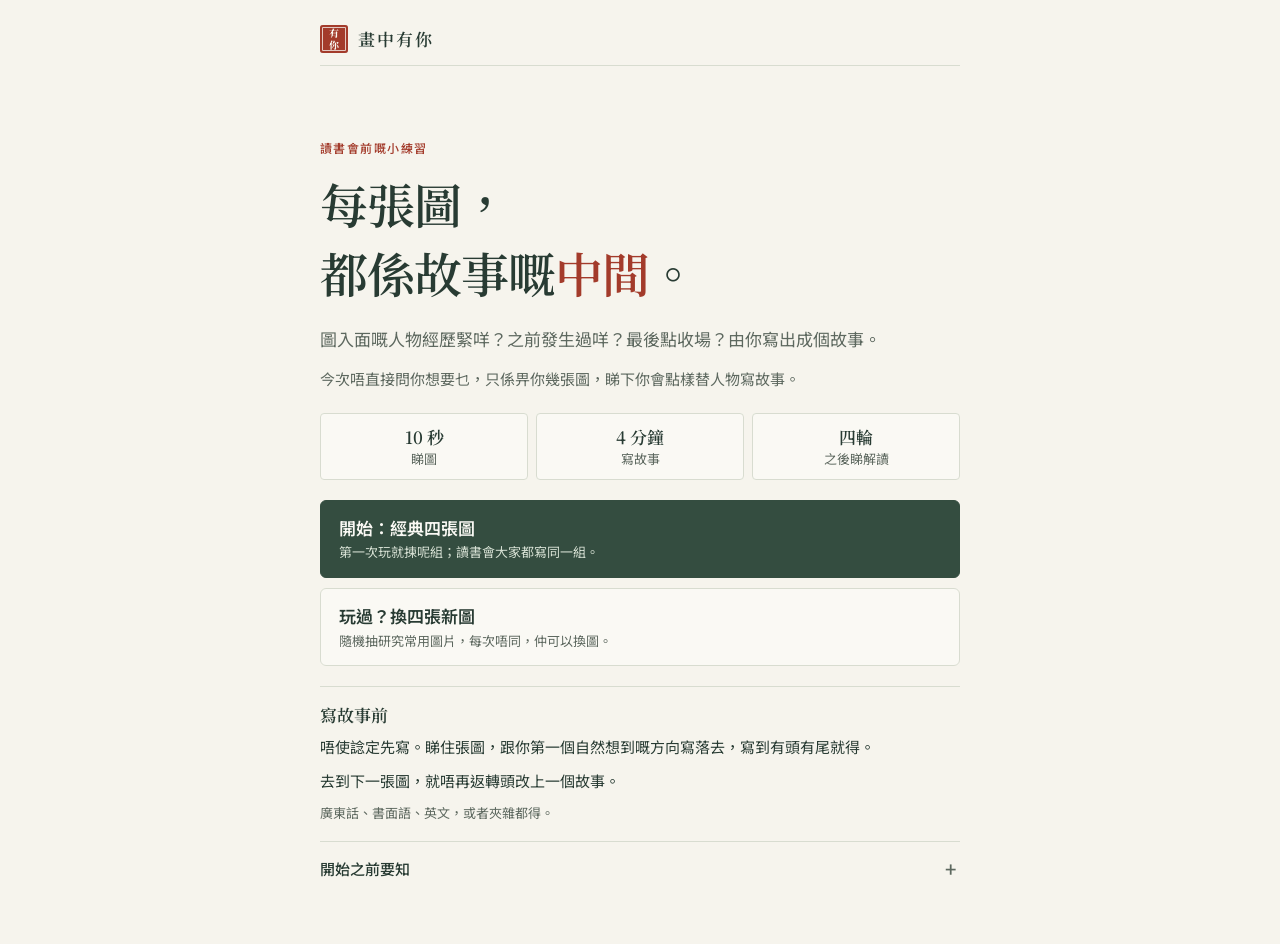
==== commit ddb955f8: "Copy round: why stories after writing, plain definitions, 勝任感／歸屬感 Owner-proposed copy, reviewed and " ====
--- a/web/index.html
+++ b/web/index.html
@@ -25,6 +25,7 @@
     <p class="eyebrow">讀書會前嘅小練習</p>
     <h1 id="intro-title" tabindex="-1">每張圖，<br>都係故事嘅<span class="accent-text">中間</span>。</h1>
     <p class="lede">圖入面嘅人物經歷緊咩？之前發生過咩？最後點收場？由你寫出成個故事。</p>
+    <p class="intro-why">今次唔直接問你想要乜，只係畀你幾張圖，睇下你會點樣替人物寫故事。</p>
     <ol class="steps" aria-label="點樣玩">
       <li><b>10 秒</b>睇圖</li>
       <li><b>4 分鐘</b>寫故事</li>
@@ -38,10 +39,14 @@
       <button id="btn-resume" class="primary">繼續上次嘅故事</button>
       <button id="btn-delete" class="quiet">刪除草稿</button>
     </div>
-    <p class="fine">廣東話、書面語、英文，或者夾雜都得。冇標準答案，唔使文筆好。</p>
+    <div class="before-writing">
+      <h2>寫故事前</h2>
+      <p>唔使諗定先寫。睇住張圖，跟你第一個自然想到嘅方向寫落去，寫到有頭有尾就得。</p>
+      <p>去到下一張圖，就唔再返轉頭改上一個故事。</p>
+      <p class="fine">廣東話、書面語、英文，或者夾雜都得。</p>
+    </div>
     <details class="more"><summary>開始之前要知</summary>
       <ul class="plain">
-        <li>按「下一張」之後，嗰個故事就定稿，唔會再改。</li>
         <li>唔使寫自己嘅經歷。見過幅圖都冇問題，跟今次諗到嘅寫就得。</li>
         <li>草稿只存喺呢個瀏覽器，七日後清走。提交後，故事會經雲端服務（Modal、Cloudflare）翻譯同分析；呢個練習唔會儲存或者記錄你嘅故事。</li>
         <li>分析服務閒置時會休眠，提交後可能要等一陣。</li>
@@ -85,36 +90,40 @@
 
   <section id="v-results" class="view" hidden aria-labelledby="results-title">
     <div class="insight">
-      <p class="eyebrow">你嘅四個故事</p>
+      <p class="eyebrow">你今次嘅故事</p>
       <h1 id="results-title" tabindex="-1"></h1>
       <p id="insight-lede" class="lede"></p>
       <div id="profile" class="profile"></div>
       <p id="profile-legend" class="legend fine"><span class="key you"></span>你嘅故事<span class="key typical"></span>研究故事嘅濃度（已按長短調整）</p>
       <p id="profile-note" class="fine" hidden></p>
+      <p id="reading-frame" class="reading-frame" hidden></p>
       <div id="evidence" class="reading-evidence" hidden></div>
       <p id="brought" class="brought-line" hidden></p>
     </div>
 
+    <section id="why" class="chapter" aria-labelledby="why-title">
+      <h2 id="why-title">點解要寫故事？</h2>
+      <p>如果直接問「成功對你重要嗎？」「你鍾唔鍾意影響其他人？」「你重唔重視關係？」，你大概都答到。但有時，我哋未必會留意自己一再被咩吸引。</p>
+      <p>所以今次唔直接問，而係畀你幾張模糊嘅圖，睇下當故事需要一個「想要」去推動時，你自然會加啲乜落去。</p>
+      <p>唔係要搵出一個「真正嘅你」，只係換一個角度睇自己。</p>
+    </section>
+
     <section id="meaning" class="chapter" aria-labelledby="meaning-title">
       <h2 id="meaning-title">呢啲主題，可以點理解？</h2>
       <div id="motive-notes">
-        <details class="motive-note" data-motive="ach"><summary><span class="dot ach"></span><b>成就</b>想做得好<span class="need-tag">勝任</span></summary>
-          <p>故事人物想做好一件事、達到或者超越一個標準、克服挑戰。</p>
-          <p>呢個角度關心「我可唔可以做得到？」。想進步，可以令人投入練習；當成敗變得太重要，亦可能好難容許自己失手。</p>
-          <p class="fine">回望故事：人物想做好件事，係享受挑戰，定係好怕做唔到？</p>
+        <details class="motive-note" data-motive="ach"><summary><span class="dot ach"></span><b>成就</b>想做得好<span class="need-tag">勝任感</span></summary>
+          <p>想做好一件事、進步、克服挑戰，或者達到某個標準。</p>
+          <p>重點唔只係「做完」，而係想做好啲。</p>
         </details>
-        <details class="motive-note" data-motive="aff"><summary><span class="dot aff"></span><b>連結</b>想親近<span class="need-tag">關係</span></summary>
-          <p>故事人物想建立、維持或者修補溫暖嘅關係：關心、陪伴、被接納。</p>
-          <p>呢個角度關心「我哋可唔可以靠近？」。重視關係，可以帶來陪伴同照顧；當好怕失去連結，亦可能唔敢講出自己唔同嘅諗法。</p>
-          <p class="fine">回望故事：人物想靠近邊個？靠近嘅同時，有冇留低自己嘅位置？</p>
+        <details class="motive-note" data-motive="aff"><summary><span class="dot aff"></span><b>連結</b>想親近<span class="need-tag">歸屬感</span></summary>
+          <p>想同人建立關係、保持聯繫、得到接納，或者修補一段關係。</p>
+          <p>有人會寫一大班人一齊，有人會寫兩個人慢慢靠近。今次主要睇嘅，都係故事入面對「同人連結」嘅關注。</p>
         </details>
-        <details class="motive-note" data-motive="pow"><summary><span class="dot pow"></span><b>影響力</b>想有份量<span class="need-tag">勝任</span></summary>
-          <p>故事人物想感到強大、影響或者帶領其他人、爭取地位同話語權。</p>
-          <p>呢個角度關心「我可唔可以令事情有所改變？」。想有影響，可以令人帶頭、保護人或者爭取改變；當好需要掌握局面，亦可能少咗空間俾其他人。</p>
-          <p class="fine">回望故事：人物想影響邊個、改變啲乜？其他人又有幾多選擇？</p>
+        <details class="motive-note" data-motive="pow"><summary><span class="dot pow"></span><b>影響力</b>想有份量<span class="need-tag">勝任感</span></summary>
+          <p>想改變事情發展、帶動其他人、令人注意，或者令自己嘅想法真正產生作用。</p>
+          <p>影響力唔一定係控制人。帶領、說服、鼓勵、改變，都可以係其中一種表現。</p>
         </details>
       </div>
-      <p class="fine">以上係理解故事嘅角度同反思問題，唔係由結果推斷你嘅性格。每種主題都有唔同嘅一面。</p>
     </section>
 
     <section id="pictures" class="chapter" aria-labelledby="pictures-title">
@@ -125,13 +134,17 @@
 
     <section id="reflection" class="chapter reflection-chapter" aria-labelledby="reflection-title">
       <p class="eyebrow">畫外，返到你自己</p>
-      <h2 id="reflection-title">故事人物想要嘅，<br>同你想要嘅呢？</h2>
-      <p>心理學入面嘅自我決定論（Self-Determination Theory）話，人有三種基本需要：想做得到（<strong>勝任</strong> competence）、想同人有連繫（<strong>關係</strong> relatedness）、想由自己揀（<strong>自主</strong> autonomy）。借呢三個角度，由故事返到你自己；上面嘅結果唔係呢啲需要嘅分數。</p>
+      <h2 id="reflection-title">故事入面嘅「想要」，<br>同現實一樣嗎？</h2>
+      <p>未必。你現實可能想轉工、學新嘢、識多啲朋友，但故事入面反覆出現嘅，可能係另一種推動力。兩邊唔一樣都好正常。</p>
+      <p>就算兩個人都好想成功：一個可能因為享受挑戰，另一個可能因為好怕輸。表面一樣，背後嘅力量可以完全唔同。</p>
+      <h3 class="reflect-head">再諗多一步</h3>
+      <p>揀一樣你最近真係想做到嘅事，問自己：</p>
       <ol class="reflect-list">
-        <li><span class="need-tag">勝任</span>最近有冇一件事，你好想做得更好，或者想有多啲影響？</li>
-        <li><span class="need-tag">關係</span>有冇一個人，你想同佢行近啲？</li>
-        <li><span class="need-tag">自主</span>呢啲「想要」，有幾多係你自己揀，有幾多係為咗其他人嘅期望？</li>
+        <li><strong>我想得到啲乜？</strong><span>做得更好？產生影響？同人更親近？</span></li>
+        <li><strong>我點解想做？</strong><span>本身覺得有趣？真心覺得重要？定係怕失敗、怕令人失望，或者想證明自己？</span></li>
+        <li><strong>做緊嘅時候，有冇呢三種感覺？</strong><span>我係自己揀嘅。我覺得自己做得到。我同其他人有連結。</span></li>
       </ol>
+      <p class="closing-q">點解我會咁樣替故事人物安排佢哋想要嘅嘢？<br>咁我自己而家追緊嘅，又係因為乜？</p>
       <p class="fine">答案留喺心入面就得，呢頁冇地方填，亦唔會記錄。</p>
     </section>
 
--- a/web/styles.css
+++ b/web/styles.css
@@ -1,9 +1,9 @@
 :root {
   --paper: #f6f4ed; --paper-2: #ecebe2; --card: #faf9f4;
   --ink: #283b33; --ink-2: #5d685f; --muted: #74796e;
-  --rule: #d8dcd0; --binding: #344d40; --annotation: #9f4c35;
-  --ach: #94652c; --aff: #42705d; --pow: #63618b;
-  --focus: #a65537; --display: 'Noto Serif TC', 'PMingLiU', serif;
+  --rule: #d8dcd0; --binding: #344d40; --annotation: #a33b2b; /* 朱砂 */
+  --ach: #8a5526; --aff: #2f7466; --pow: #3d5a8a; /* 赭石, 石綠, 花青 */
+  --placeholder: #697166; --focus: #a33b2b; --display: 'Noto Serif TC', 'PMingLiU', serif;
   --body: 'Noto Sans TC', 'PingFang HK', 'Microsoft JhengHei', sans-serif;
   --ease: cubic-bezier(.23,1,.32,1); --gutter: 20px; color-scheme: light;
 }
@@ -25,7 +25,8 @@
 .masthead, main { width: min(640px, calc(100% - 2 * var(--gutter))); margin-inline: auto; }
 .masthead { padding: 16px 0 12px; border-bottom: 1px solid var(--rule); }
 .wordmark { display: inline-flex; align-items: center; gap: 10px; font: 600 17px/1.4 var(--display); letter-spacing: .12em; }
-.book-mark { display: grid; align-content: center; text-align: center; width: 24px; height: 30px; color: var(--paper); background: var(--binding); font: 500 9px/1.3 var(--display); letter-spacing: 0; }
+/* A vermilion seal (印), the natural partner of a painting (畫). */
+.book-mark { display: grid; align-content: center; text-align: center; width: 28px; height: 28px; color: var(--card); background: var(--annotation); border-radius: 3px; box-shadow: inset 0 0 0 2px var(--annotation), inset 0 0 0 3px rgb(250 249 244 / .75); font: 700 10px/1.15 var(--display); letter-spacing: 0; }
 main { padding: 0 0 max(48px, env(safe-area-inset-bottom)); min-height: 70vh; }
 .view { animation: appear 240ms var(--ease) both; }
 @keyframes appear { from { opacity: 0; transform: translateY(5px); } }
@@ -57,6 +58,11 @@
 .steps li { background: var(--card); border: 1px solid var(--rule); border-radius: 4px; padding: 10px 8px; text-align: center; font-size: 13px; color: var(--ink-2); line-height: 1.5; }
 .steps b { display: block; font: 600 17px/1.5 var(--display); color: var(--ink); }
 .intro-actions { margin: 20px 0 12px; }
+.intro-why { font-size: 15px; color: var(--ink-2); margin: -12px 0 20px; }
+.before-writing { border-top: 1px solid var(--rule); padding-top: 16px; margin-top: 20px; }
+.before-writing h2 { font-size: 17px; margin-bottom: 6px; }
+.before-writing p { font-size: 15px; margin-bottom: 8px; }
+.before-writing .fine { font-size: 13px; }
 .choices { display: grid; gap: 10px; margin: 20px 0 12px; }
 button.choice { display: grid; gap: 2px; text-align: left; padding: 14px 18px; background: var(--card); border-color: var(--rule); border-radius: 6px; }
 button.choice.primary { background: var(--binding); border-color: var(--binding); color: var(--card); }
@@ -96,7 +102,7 @@
 .hint { color: var(--ink-2); font-size: 15px; }
 textarea { width: 100%; background: var(--card); color: var(--ink); font: 400 17px/1.9 var(--body); border: 1px solid var(--rule); border-radius: 4px; padding: 16px; resize: vertical; }
 #story { min-height: max(300px, 52vh); }
-textarea::placeholder { color: #9aa196; opacity: 1; }
+textarea::placeholder { color: var(--placeholder); opacity: 1; }
 textarea:focus-visible { outline: 2px solid var(--binding); outline-offset: 1px; }
 textarea[readonly] { background: transparent; border: 0; border-left: 2px solid var(--rule); border-radius: 0; padding: 4px 0 4px 14px; font-size: 15px; resize: none; field-sizing: content; min-height: 0; max-height: 45vh; }
 .meta-row { display: flex; justify-content: space-between; align-items: center; gap: 12px; font-size: 12px; color: var(--ink-2); margin-top: 8px; font-variant-numeric: tabular-nums; }
@@ -134,6 +140,7 @@
 .insight { padding: 32px 0 28px; }
 .insight h1 { font-size: clamp(28px, 8vw, 40px); }
 .insight .lede { margin-bottom: 20px; }
+.reading-frame { font-size: 14px; color: var(--ink-2); margin: 12px 0 0; }
 .profile { background: var(--card); border: 1px solid var(--rule); border-radius: 6px; padding: 4px 16px 12px; }
 .need-group { padding-top: 12px; }
 .need-group + .need-group { border-top: 1px solid var(--rule); margin-top: 8px; }
@@ -169,7 +176,6 @@
 .motive-note ul { padding-left: 18px; margin-top: 0; margin-bottom: 16px; font-size: 15px; }
 .motive-note li { margin-bottom: 6px; }
 .need-tag { display: inline-block; font-size: 11px; line-height: 1.4; padding: 2px 8px; border-radius: 999px; background: var(--paper-2); color: var(--ink-2); margin-left: auto; white-space: nowrap; }
-.reflect-list .need-tag { margin: 0 8px 0 0; vertical-align: 2px; }
 
 .pic-group { border-top: 1px solid var(--rule); }
 .pic-group:last-child { border-bottom: 1px solid var(--rule); }
@@ -213,7 +219,11 @@
 .reflection-chapter h2 { margin-bottom: 16px; }
 .reflection-chapter > p { font-size: 15px; }
 .reflect-list { list-style: none; padding: 0; margin: 20px 0; }
-.reflect-list li { font: 400 18px/1.7 var(--display); padding: 14px 0; border-top: 1px solid var(--rule); }
+.reflect-list li { padding: 14px 0; border-top: 1px solid var(--rule); }
+.reflect-list strong { display: block; font: 600 18px/1.6 var(--display); }
+.reflect-list span { display: block; font-size: 15px; color: var(--ink-2); margin-top: 2px; }
+.reflect-head { font-size: 19px; margin: 28px 0 8px; }
+.closing-q { font: 400 19px/1.8 var(--display); border-left: 2px solid var(--annotation); padding-left: 14px; margin: 24px 0 16px; }
 .reflect-list li:last-child { border-bottom: 1px solid var(--rule); }
 .bookclub-note { padding: 20px; background: var(--paper-2); border-radius: 6px; margin: 8px 0 16px; }
 .bookclub-note h3 { font-size: 18px; margin-bottom: 6px; }
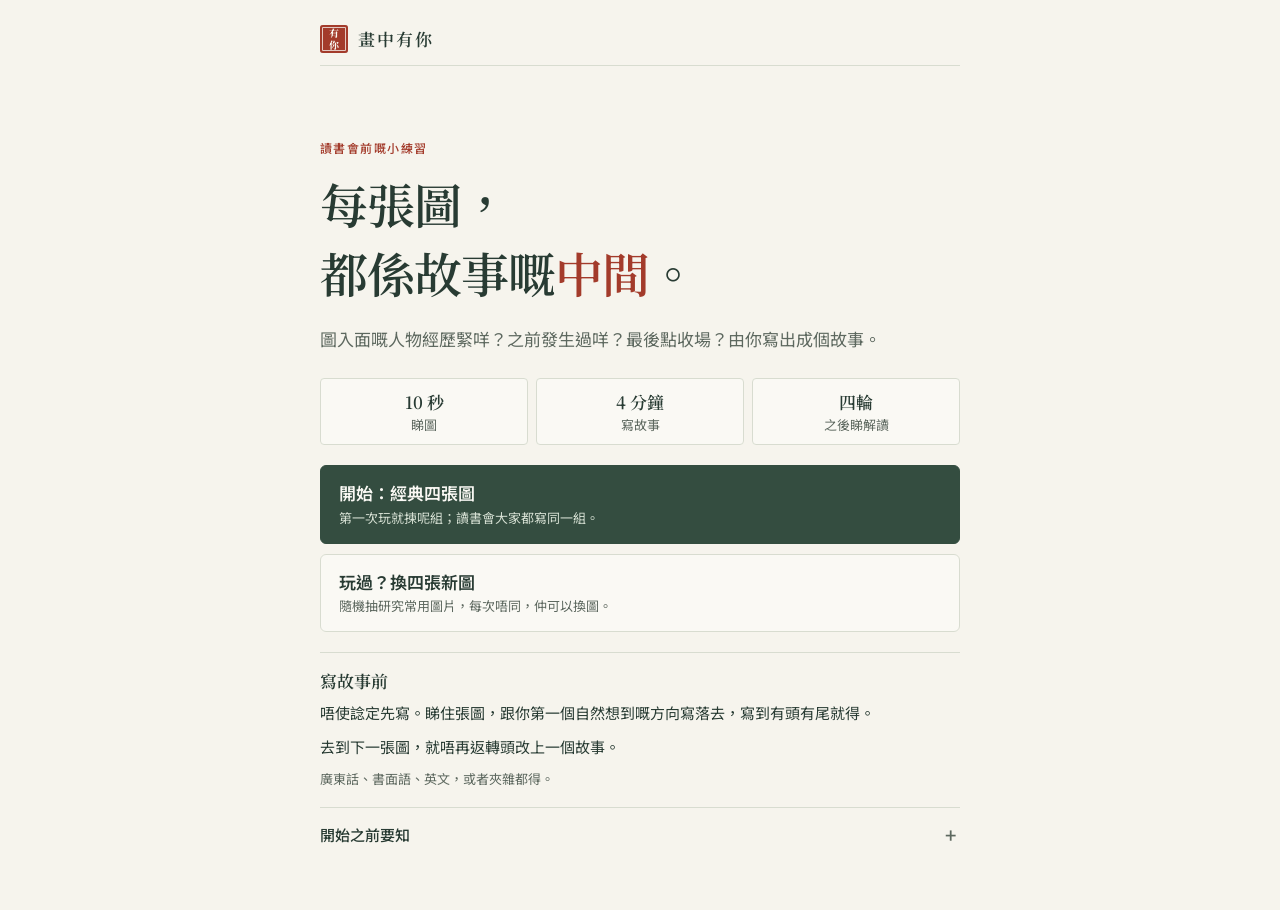
==== commit 54d1669d: "Intro: remove the "we won't ask directly" line Why: owner found it long-winded; the lede and 「寫故事前」 " ====
--- a/web/index.html
+++ b/web/index.html
@@ -25,7 +25,6 @@
     <p class="eyebrow">讀書會前嘅小練習</p>
     <h1 id="intro-title" tabindex="-1">每張圖，<br>都係故事嘅<span class="accent-text">中間</span>。</h1>
     <p class="lede">圖入面嘅人物經歷緊咩？之前發生過咩？最後點收場？由你寫出成個故事。</p>
-    <p class="intro-why">今次唔直接問你想要乜，只係畀你幾張圖，睇下你會點樣替人物寫故事。</p>
     <ol class="steps" aria-label="點樣玩">
       <li><b>10 秒</b>睇圖</li>
       <li><b>4 分鐘</b>寫故事</li>
--- a/web/styles.css
+++ b/web/styles.css
@@ -58,7 +58,6 @@
 .steps li { background: var(--card); border: 1px solid var(--rule); border-radius: 4px; padding: 10px 8px; text-align: center; font-size: 13px; color: var(--ink-2); line-height: 1.5; }
 .steps b { display: block; font: 600 17px/1.5 var(--display); color: var(--ink); }
 .intro-actions { margin: 20px 0 12px; }
-.intro-why { font-size: 15px; color: var(--ink-2); margin: -12px 0 20px; }
 .before-writing { border-top: 1px solid var(--rule); padding-top: 16px; margin-top: 20px; }
 .before-writing h2 { font-size: 17px; margin-bottom: 6px; }
 .before-writing p { font-size: 15px; margin-bottom: 8px; }
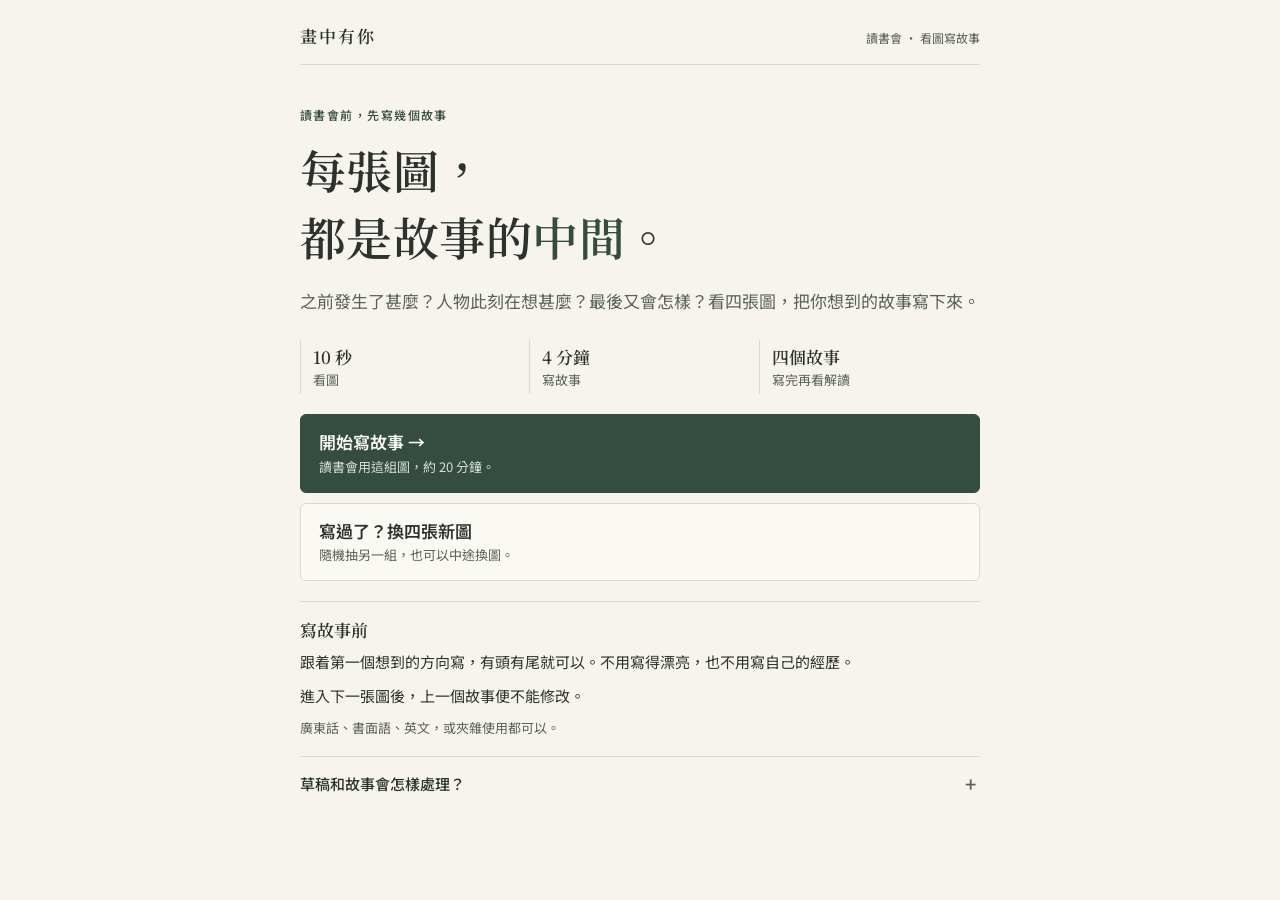
==== commit a96935a9: "Rewrite bookclub copy and simplify reading flow" ====
--- a/web/index.html
+++ b/web/index.html
@@ -4,9 +4,9 @@
 <meta charset="utf-8">
 <meta name="viewport" content="width=device-width, initial-scale=1, viewport-fit=cover">
 <title>畫中有你 · PSE-HK 讀書會練習</title>
-<meta name="description" content="四張圖，四個完整故事。由人物想要嘅嘢，開始一場同自己嘅對話。">
-<meta property="og:title" content="畫中有你 · 每張圖，都係故事嘅中間">
-<meta property="og:description" content="約 20 分鐘嘅圖畫故事練習。冇標準答案。">
+<meta name="description" content="看四張圖，寫四個故事。讀書會上，再一起看看大家寫出了甚麼。">
+<meta property="og:title" content="畫中有你 · 每張圖，都是故事的中間">
+<meta property="og:description" content="讀書會前的看圖寫故事，約 20 分鐘。故事怎樣開始、怎樣結束，由你來寫。">
 <meta name="theme-color" content="#f6f4ed">
 <meta name="pse-api" content="https://remtoec--pse-hk-scorer-web.modal.run">
 <link rel="preconnect" href="https://fonts.googleapis.com">
@@ -17,148 +17,139 @@
 </head>
 <body>
 <a class="skip-link" href="#app">跳到主要內容</a>
-<header class="masthead"><span class="wordmark"><span class="book-mark" aria-hidden="true">有<br>你</span>畫中有你</span></header>
+<header class="masthead"><span class="wordmark">畫中有你</span><span class="masthead-note">讀書會 · 看圖寫故事</span></header>
 <main id="app" tabindex="-1">
-  <p id="storage-notice" class="notice" role="status" hidden>呢個瀏覽器唔俾暫存草稿，重新載入會失去內容。請保持頁面開啟直至完成。</p>
+  <p id="storage-notice" class="notice" role="status" hidden>這個瀏覽器未能保存草稿，重新整理會失去內容。請先保持頁面開啟，並自行複製故事備份。</p>
 
   <section id="v-intro" class="view" hidden aria-labelledby="intro-title">
-    <p class="eyebrow">讀書會前嘅小練習</p>
-    <h1 id="intro-title" tabindex="-1">每張圖，<br>都係故事嘅<span class="accent-text">中間</span>。</h1>
-    <p class="lede">圖入面嘅人物經歷緊咩？之前發生過咩？最後點收場？由你寫出成個故事。</p>
-    <ol class="steps" aria-label="點樣玩">
-      <li><b>10 秒</b>睇圖</li>
+    <p class="eyebrow">讀書會前，先寫幾個故事</p>
+    <h1 id="intro-title" tabindex="-1">每張圖，<br>都是故事的<span class="accent-text">中間</span>。</h1>
+    <p class="lede">之前發生了甚麼？人物此刻在想甚麼？最後又會怎樣？看四張圖，把你想到的故事寫下來。</p>
+    <ol class="steps" aria-label="活動步驟">
+      <li><b>10 秒</b>看圖</li>
       <li><b>4 分鐘</b>寫故事</li>
-      <li><b>四輪</b>之後睇解讀</li>
+      <li><b>四個故事</b>寫完再看解讀</li>
     </ol>
     <div id="choices" class="choices">
-      <button id="btn-start" class="choice primary" type="button"><span class="choice-title">開始：經典四張圖</span><span class="choice-note">第一次玩就揀呢組；讀書會大家都寫同一組。</span></button>
-      <button id="btn-random" class="choice" type="button"><span class="choice-title">玩過？換四張新圖</span><span class="choice-note">隨機抽研究常用圖片，每次唔同，仲可以換圖。</span></button>
+      <button id="btn-start" class="choice primary" type="button"><span class="choice-title">開始寫故事 →</span><span class="choice-note">讀書會用這組圖，約 20 分鐘。</span></button>
+      <button id="btn-random" class="choice" type="button"><span class="choice-title">寫過了？換四張新圖</span><span class="choice-note">隨機抽另一組，也可以中途換圖。</span></button>
     </div>
     <div id="resume-actions" class="actions intro-actions" hidden>
-      <button id="btn-resume" class="primary">繼續上次嘅故事</button>
+      <button id="btn-resume" class="primary">繼續上次的故事</button>
       <button id="btn-delete" class="quiet">刪除草稿</button>
     </div>
     <div class="before-writing">
       <h2>寫故事前</h2>
-      <p>唔使諗定先寫。睇住張圖，跟你第一個自然想到嘅方向寫落去，寫到有頭有尾就得。</p>
-      <p>去到下一張圖，就唔再返轉頭改上一個故事。</p>
-      <p class="fine">廣東話、書面語、英文，或者夾雜都得。</p>
+      <p>跟着第一個想到的方向寫，有頭有尾就可以。不用寫得漂亮，也不用寫自己的經歷。</p>
+      <p>進入下一張圖後，上一個故事便不能修改。</p>
+      <p class="fine">廣東話、書面語、英文，或夾雜使用都可以。</p>
     </div>
-    <details class="more"><summary>開始之前要知</summary>
+    <details class="more"><summary>草稿和故事會怎樣處理？</summary>
       <ul class="plain">
-        <li>唔使寫自己嘅經歷。見過幅圖都冇問題，跟今次諗到嘅寫就得。</li>
-        <li>草稿只存喺呢個瀏覽器，七日後清走。提交後，故事會經雲端服務（Modal、Cloudflare）翻譯同分析；呢個練習唔會儲存或者記錄你嘅故事。</li>
-        <li>分析服務閒置時會休眠，提交後可能要等一陣。</li>
+        <li>草稿暫存在這個瀏覽器，有效期七日，可以稍後回來繼續。</li>
+        <li>提交後，故事會傳送到 Modal 和 Cloudflare 翻譯及分析。伺服器處理後不會保存故事，也不會把內容寫入記錄。</li>
+        <li>看過這些圖片也可以參加，按今次想到的故事寫就好。</li>
       </ul>
     </details>
   </section>
 
   <section id="v-view" class="view exercise-view" hidden aria-labelledby="view-title">
     <div class="round-bar"><span class="round-no"></span><div class="round-progress" aria-hidden="true"></div></div>
-    <h2 id="view-title" class="round-title" tabindex="-1">睇下呢個畫面</h2>
-    <figure class="stimulus"><img id="stim-img" alt=""><div id="img-loading" class="img-state">圖片載入中…</div><div id="img-error" class="img-state" hidden><p>圖片載入唔到。</p><button id="btn-img-retry">再試一次</button></div></figure>
+    <h2 id="view-title" class="round-title" tabindex="-1">先看看這個畫面</h2>
+    <figure class="stimulus"><img id="stim-img" alt=""><div id="img-loading" class="img-state">圖片載入中…</div><div id="img-error" class="img-state" hidden><p>圖片未能載入。</p><button id="btn-img-retry">再試一次</button></div></figure>
     <div class="countdown" aria-hidden="true"><div id="countdown-bar"></div></div>
-    <p class="hint">10 秒後收起，然後由你寫出成個故事。</p>
+    <p class="hint">圖片會在 10 秒後收起，再由你寫一個完整的故事。</p>
     <div class="actions"><button class="quiet skip" type="button">換一張</button></div>
   </section>
 
   <section id="v-write" class="view exercise-view" hidden aria-labelledby="write-title">
     <div class="round-bar"><span class="round-no"></span><div class="round-progress" aria-hidden="true"></div><span class="timer"><span class="sr-only">建議時間 </span><span id="soft-timer" aria-live="off">4:00</span></span></div>
-    <h2 id="write-title" class="round-title" tabindex="-1">寫出成個故事</h2>
-    <p id="lang-note" class="lang-note">英文、廣東話、書面語，或者夾雜都得，點舒服點寫。</p>
-    <label for="story" class="sr-only">你嘅故事</label>
-    <textarea id="story" rows="10" spellcheck="false" autocomplete="off" aria-describedby="lang-note" placeholder="人物係邊個？而家經歷緊咩？&#10;之前發生咗咩事，令故事走到呢一刻？&#10;人物各自諗緊咩、感受到咩、最想要咩？&#10;件事最後點樣收場？&#10;&#10;唔使逐題答，揀你想寫嘅人物就得。人物多過一個嘅話，可以用名或者身份稱呼，分得清邊個係邊個。"></textarea>
+    <h2 id="write-title" class="round-title" tabindex="-1">把故事寫下來</h2>
+    <p id="lang-note" class="lang-note">廣東話、書面語、英文，或夾雜使用都可以。</p>
+    <label for="story" class="sr-only">你的故事</label>
+    <textarea id="story" rows="10" spellcheck="false" autocomplete="off" aria-describedby="lang-note writing-help" placeholder="人物是誰？正在經歷甚麼？&#10;之前發生了甚麼事？&#10;他們在想甚麼、有甚麼感受、想做甚麼？&#10;故事最後怎樣結束？"></textarea>
+    <p id="writing-help" class="writing-help">不用逐題回答，選你想寫的人物，寫成一個有頭有尾的故事。人物較多時，可用名字或身份分清楚。</p>
     <div class="meta-row"><span class="arc"><span class="sr-only">提示：</span><span>此刻</span><span>前因</span><span>內心</span><span>結局</span></span><span><span id="char-count"></span> <span id="save-state" aria-live="polite"></span></span></div>
-    <p id="time-up" class="gentle" hidden>4 分鐘到喇，可以幫個故事收個尾。</p>
+    <p id="time-up" class="gentle" hidden>4 分鐘到了，可以替故事收個尾。寫好再繼續。</p>
     <p id="short-note" class="gentle" role="status" hidden></p>
     <div class="actions writing-actions"><button class="quiet skip" type="button">換一張</button><button id="btn-next" class="primary" disabled>下一張 →</button></div>
-    <p class="fine lock-note">按下去之後，呢個故事就定稿。</p>
+    <p class="fine lock-note">按下按鈕後，這個故事便不能修改。</p>
   </section>
 
   <section id="v-review" class="view exercise-view" hidden aria-labelledby="review-title">
-    <h2 id="review-title" tabindex="-1">四個故事，完成。</h2>
-    <p class="lede">準備好就睇結果：四個故事入面，人物反覆想要啲乜？</p>
+    <h2 id="review-title" tabindex="-1">四個故事，寫好了。</h2>
+    <p class="lede">一起看看，你筆下的人物在追求甚麼。</p>
     <p id="review-notice" class="notice" role="alert" hidden></p><div id="review-list"></div>
-    <div class="submit-footer"><div class="actions"><button id="btn-submit" class="primary">睇結果 →</button><button id="btn-delete-2" class="quiet">刪除草稿</button></div>
-      <p class="fine">故事會經雲端服務（Modal、Cloudflare）翻譯同分析，唔會儲存；可能要等一陣。</p></div>
+    <div class="submit-footer"><div class="actions"><button id="btn-submit" class="primary">看看故事的解讀 →</button><button id="btn-delete-2" class="quiet">刪除草稿</button></div>
+      <p class="fine">提交後，故事會傳送到 Modal 和 Cloudflare 翻譯及分析，處理後不會保存在伺服器。</p></div>
   </section>
 
-  <section id="v-loading" class="view center" hidden aria-labelledby="loading-title"><div class="waiting-book" aria-hidden="true"><span></span><span></span><span></span><span></span></div><h2 id="loading-title" tabindex="-1">細讀緊你嘅故事</h2><p id="loading-msg" role="status" aria-live="polite"></p><p class="elapsed">已等候 <span id="elapsed">0</span> 秒</p></section>
+  <section id="v-loading" class="view center" hidden aria-labelledby="loading-title"><div class="waiting-book" aria-hidden="true"><span></span><span></span><span></span><span></span></div><h2 id="loading-title" tabindex="-1">正在整理故事中的主題</h2><p id="loading-msg" role="status" aria-live="polite"></p><p class="elapsed">已等候 <span id="elapsed">0</span> 秒</p></section>
 
   <section id="v-error" class="view center" hidden aria-labelledby="error-title"><span class="error-mark" aria-hidden="true">⋯</span><h2 id="error-title" tabindex="-1">暫時未有結果</h2><p id="error-msg" role="alert"></p><div class="actions"><button id="btn-retry" class="primary">再試一次</button><button id="btn-back-review" class="quiet">返回故事</button></div></section>
 
   <section id="v-results" class="view" hidden aria-labelledby="results-title">
     <div class="insight">
-      <p class="eyebrow">你今次嘅故事</p>
+      <p class="eyebrow">再讀一次，你寫的故事</p>
       <h1 id="results-title" tabindex="-1"></h1>
       <p id="insight-lede" class="lede"></p>
-      <div id="profile" class="profile"></div>
-      <p id="profile-legend" class="legend fine"><span class="key you"></span>你嘅故事<span class="key typical"></span>研究故事嘅濃度（已按長短調整）</p>
-      <p id="profile-note" class="fine" hidden></p>
-      <p id="reading-frame" class="reading-frame" hidden></p>
-      <div id="evidence" class="reading-evidence" hidden></div>
-      <p id="brought" class="brought-line" hidden></p>
+      <p id="profile-note" class="notice" hidden></p>
     </div>
 
-    <section id="why" class="chapter" aria-labelledby="why-title">
-      <h2 id="why-title">點解要寫故事？</h2>
-      <p>如果直接問「成功對你重要嗎？」「你鍾唔鍾意影響其他人？」「你重唔重視關係？」，你大概都答到。但有時，我哋未必會留意自己一再被咩吸引。</p>
-      <p>所以今次唔直接問，而係畀你幾張模糊嘅圖，睇下當故事需要一個「想要」去推動時，你自然會加啲乜落去。</p>
-      <p>唔係要搵出一個「真正嘅你」，只係換一個角度睇自己。</p>
+    <section id="evidence-section" class="chapter" aria-labelledby="evidence-title" hidden>
+      <p class="eyebrow">從你寫下的句子看起</p>
+      <h2 id="evidence-title">人物在追求甚麼？</h2>
+      <div id="evidence" class="reading-evidence"></div>
     </section>
 
     <section id="meaning" class="chapter" aria-labelledby="meaning-title">
-      <h2 id="meaning-title">呢啲主題，可以點理解？</h2>
-      <div id="motive-notes">
-        <details class="motive-note" data-motive="ach"><summary><span class="dot ach"></span><b>成就</b>想做得好<span class="need-tag">勝任感</span></summary>
-          <p>想做好一件事、進步、克服挑戰，或者達到某個標準。</p>
-          <p>重點唔只係「做完」，而係想做好啲。</p>
-        </details>
-        <details class="motive-note" data-motive="aff"><summary><span class="dot aff"></span><b>連結</b>想親近<span class="need-tag">歸屬感</span></summary>
-          <p>想同人建立關係、保持聯繫、得到接納，或者修補一段關係。</p>
-          <p>有人會寫一大班人一齊，有人會寫兩個人慢慢靠近。今次主要睇嘅，都係故事入面對「同人連結」嘅關注。</p>
-        </details>
-        <details class="motive-note" data-motive="pow"><summary><span class="dot pow"></span><b>影響力</b>想有份量<span class="need-tag">勝任感</span></summary>
-          <p>想改變事情發展、帶動其他人、令人注意，或者令自己嘅想法真正產生作用。</p>
-          <p>影響力唔一定係控制人。帶領、說服、鼓勵、改變，都可以係其中一種表現。</p>
-        </details>
-      </div>
+      <p class="eyebrow">書中的三種追求</p>
+      <h2 id="meaning-title">想做好，想靠近，想有影響。</h2>
+      <p class="chapter-intro">這些追求，可以同時出現在一個故事裏。</p>
+      <div id="motive-notes"></div>
     </section>
 
-    <section id="pictures" class="chapter" aria-labelledby="pictures-title">
-      <h2 id="pictures-title">逐張圖睇</h2>
-      <p class="chapter-intro">研究故事入面，每張圖都有較常引出嘅主題。<span class="brought-mark" aria-hidden="true">✦</span> 標住你寫到、而呢張圖平時較少引出嘅主題。只係一個值得留意嘅位，唔代表特別，亦唔代表就係你自己。</p>
-      <div id="cards"></div>
+    <section id="why" class="chapter book-chapter" aria-labelledby="why-title">
+      <p class="eyebrow">由這裏，走進書裏</p>
+      <h2 id="why-title">為甚麼請你寫故事？</h2>
+      <div id="why-body"></div>
+      <details class="book-more"><summary>這些追求，又從哪裏來？</summary><div id="origins-body"></div></details>
+      <p id="book-source" class="fine"></p>
     </section>
 
     <section id="reflection" class="chapter reflection-chapter" aria-labelledby="reflection-title">
-      <p class="eyebrow">畫外，返到你自己</p>
-      <h2 id="reflection-title">故事入面嘅「想要」，<br>同現實一樣嗎？</h2>
-      <p>未必。你現實可能想轉工、學新嘢、識多啲朋友，但故事入面反覆出現嘅，可能係另一種推動力。兩邊唔一樣都好正常。</p>
-      <p>就算兩個人都好想成功：一個可能因為享受挑戰，另一個可能因為好怕輸。表面一樣，背後嘅力量可以完全唔同。</p>
-      <h3 class="reflect-head">再諗多一步</h3>
-      <p>揀一樣你最近真係想做到嘅事，問自己：</p>
-      <ol class="reflect-list">
-        <li><strong>我想得到啲乜？</strong><span>做得更好？產生影響？同人更親近？</span></li>
-        <li><strong>我點解想做？</strong><span>本身覺得有趣？真心覺得重要？定係怕失敗、怕令人失望，或者想證明自己？</span></li>
-        <li><strong>做緊嘅時候，有冇呢三種感覺？</strong><span>我係自己揀嘅。我覺得自己做得到。我同其他人有連結。</span></li>
-      </ol>
-      <p class="closing-q">點解我會咁樣替故事人物安排佢哋想要嘅嘢？<br>咁我自己而家追緊嘅，又係因為乜？</p>
-      <p class="fine">答案留喺心入面就得，呢頁冇地方填，亦唔會記錄。</p>
+      <p class="eyebrow">把問題留給自己</p>
+      <h2 id="reflection-title"></h2>
+      <p id="reflection-note"></p>
     </section>
 
-    <aside id="bookclub-note" class="bookclub-note" hidden><h3>讀書會見</h3><p></p></aside>
+    <aside id="bookclub-note" class="bookclub-note" hidden><h3>帶一句話來，讀書會見。</h3><p></p></aside>
+    <p id="closing-note" class="closing-note"></p>
 
-    <details class="more about"><summary>關於呢個練習</summary>
-      <p>靈感來自心理學嘅圖畫故事練習（Picture Story Exercise）。你嘅故事會翻譯成英文，再由一個用專家評分故事訓練嘅模型閱讀；參照線係研究入面同一組圖嘅故事，已按長短調整。</p>
-      <p>呢個係輕鬆嘅自我探索，唔係心理測驗；四個故事只係一次閱讀，你可以認同，亦可以有唔同理解。</p>
+    <details id="stories-detail" class="more stories-detail">
+      <summary>重看四個故事</summary>
+      <p class="fine">展開圖片可看原文；再按句子，可看英文譯文和主題標記。</p>
+      <div id="cards"></div>
+    </details>
+
+    <details id="analysis-detail" class="more analysis-detail">
+      <summary>看看分析詳情</summary>
+      <p id="comparison-note"></p>
+      <div id="profile" class="profile"></div>
+      <p id="profile-legend" class="legend fine"><span class="key you"></span>你的故事<span class="key typical"></span>同組圖片的研究參照</p>
+      <p id="profile-explanation" class="fine"></p>
+      <p id="brought" class="brought-line" hidden></p>
+    </details>
+
+    <details class="more about"><summary>關於這份解讀</summary>
+      <div id="about-body"></div>
       <h4>圖片來源</h4>
       <ul id="credits-results" class="credits"></ul>
     </details>
 
-    <div class="result-footer"><div class="actions"><button id="btn-download" class="primary">下載故事同結果 ↓</button><button id="btn-again-random" class="secondary">換四張新圖再玩 →</button><button id="btn-restart" class="quiet">返回開始</button></div><p class="fine">結果唔會保存，重新整理就會消失。</p></div>
+    <div class="result-footer"><div class="actions"><button id="btn-download" class="primary">儲存故事和解讀 ↓</button><button id="btn-again-random" class="secondary">換四張新圖再寫 →</button><button id="btn-restart" class="quiet">返回開始</button></div><p class="fine">離開前記得下載，重新整理後結果會消失。</p></div>
   </section>
-  <noscript><p class="notice">呢個活動需要 JavaScript。</p></noscript>
+  <noscript><p class="notice">請啟用 JavaScript，才能開始寫故事。</p></noscript>
 </main>
 </body>
 </html>
--- a/web/styles.css
+++ b/web/styles.css
@@ -1,6 +1,6 @@
 :root {
   --paper: #f6f4ed; --paper-2: #ecebe2; --card: #faf9f4;
-  --ink: #283b33; --ink-2: #5d685f; --muted: #74796e;
+  --ink: #2c332e; --ink-2: #596258; --muted: #687061;
   --rule: #d8dcd0; --binding: #344d40; --annotation: #a33b2b; /* 朱砂 */
   --ach: #8a5526; --aff: #2f7466; --pow: #3d5a8a; /* 赭石, 石綠, 花青 */
   --placeholder: #697166; --focus: #a33b2b; --display: 'Noto Serif TC', 'PMingLiU', serif;
@@ -22,25 +22,24 @@
 .skip-link:focus { top: 12px; }
 
 /* One reading column on every screen: phones first, wider screens just get more margin. */
-.masthead, main { width: min(640px, calc(100% - 2 * var(--gutter))); margin-inline: auto; }
-.masthead { padding: 16px 0 12px; border-bottom: 1px solid var(--rule); }
+.masthead, main { width: min(680px, calc(100% - 2 * var(--gutter))); margin-inline: auto; }
+.masthead { padding: 24px 0 16px; border-bottom: 1px solid var(--rule); display: flex; align-items: baseline; justify-content: space-between; gap: 12px; }
+.masthead-note { font-size: 12px; color: var(--ink-2); }
 .wordmark { display: inline-flex; align-items: center; gap: 10px; font: 600 17px/1.4 var(--display); letter-spacing: .12em; }
-/* A vermilion seal (印), the natural partner of a painting (畫). */
-.book-mark { display: grid; align-content: center; text-align: center; width: 28px; height: 28px; color: var(--card); background: var(--annotation); border-radius: 3px; box-shadow: inset 0 0 0 2px var(--annotation), inset 0 0 0 3px rgb(250 249 244 / .75); font: 700 10px/1.15 var(--display); letter-spacing: 0; }
 main { padding: 0 0 max(48px, env(safe-area-inset-bottom)); min-height: 70vh; }
 .view { animation: appear 240ms var(--ease) both; }
 @keyframes appear { from { opacity: 0; transform: translateY(5px); } }
 
 h1, h2, h3, h4 { font-family: var(--display); font-weight: 600; line-height: 1.45; margin: 0; text-wrap: balance; }
-h1 { font-size: clamp(32px, 9vw, 48px); letter-spacing: -.02em; }
+h1 { font-size: clamp(32px, 8.5vw, 46px); letter-spacing: .01em; }
 h2 { font-size: clamp(24px, 6.5vw, 32px); }
 h3 { font-size: 20px; }
 h4 { font-size: 15px; margin: 24px 0 8px; }
 p { margin: 0 0 16px; }
-.eyebrow { font: 500 12px/1.6 var(--body); letter-spacing: .12em; color: var(--annotation); margin-bottom: 12px; }
+.eyebrow { font: 500 12px/1.6 var(--body); letter-spacing: .12em; color: var(--binding); margin-bottom: 12px; }
 .lede { font-size: 17px; line-height: 1.8; color: var(--ink-2); margin: 16px 0 24px; }
 .fine { font-size: 13px; line-height: 1.75; color: var(--ink-2); }
-.accent-text { color: var(--annotation); }
+.accent-text { color: var(--binding); }
 
 button { font: 500 16px/1.5 var(--body); min-height: 48px; padding: 12px 22px; border: 1px solid var(--rule); border-radius: 4px; background: transparent; color: var(--ink); cursor: pointer; transition: background 160ms ease, transform 140ms var(--ease); }
 button.primary { background: var(--binding); border-color: var(--binding); color: var(--card); }
@@ -55,7 +54,7 @@
 /* intro */
 #v-intro { padding-top: 40px; }
 .steps { list-style: none; display: grid; grid-template-columns: repeat(3, 1fr); gap: 8px; padding: 0; margin: 0 0 8px; }
-.steps li { background: var(--card); border: 1px solid var(--rule); border-radius: 4px; padding: 10px 8px; text-align: center; font-size: 13px; color: var(--ink-2); line-height: 1.5; }
+.steps li { border-left: 1px solid var(--rule); padding: 4px 12px; font-size: 13px; color: var(--ink-2); line-height: 1.6; }
 .steps b { display: block; font: 600 17px/1.5 var(--display); color: var(--ink); }
 .intro-actions { margin: 20px 0 12px; }
 .before-writing { border-top: 1px solid var(--rule); padding-top: 16px; margin-top: 20px; }
@@ -91,6 +90,7 @@
 .timer { font-size: 15px; color: var(--ink); margin-left: auto; }
 .round-title { font-size: 22px; margin-bottom: 4px; }
 .lang-note { font-size: 13px; color: var(--ink-2); margin: 0 0 10px; }
+.writing-help { font-size: 13px; color: var(--ink-2); margin: 8px 0; }
 #v-view .round-title { margin-bottom: 12px; }
 .stimulus { margin: 0; position: relative; height: min(62vh, 560px); min-height: 260px; background: var(--paper-2); padding: 8px; display: grid; place-items: center; border-radius: 4px; }
 .stimulus img { width: 100%; height: 100%; min-height: 0; object-fit: contain; display: block; }
@@ -106,7 +106,8 @@
 textarea[readonly] { background: transparent; border: 0; border-left: 2px solid var(--rule); border-radius: 0; padding: 4px 0 4px 14px; font-size: 15px; resize: none; field-sizing: content; min-height: 0; max-height: 45vh; }
 .meta-row { display: flex; justify-content: space-between; align-items: center; gap: 12px; font-size: 12px; color: var(--ink-2); margin-top: 8px; font-variant-numeric: tabular-nums; }
 .arc { display: flex; gap: 4px; }
-.arc span { padding: 1px 8px; border: 1px solid var(--rule); border-radius: 999px; color: var(--muted); }
+.arc span:not(.sr-only) { color: var(--ink-2); }
+.arc span:not(.sr-only) + span::before { content: '·'; margin-right: 4px; color: var(--muted); }
 .over { color: var(--annotation); font-weight: 700; }
 .gentle { padding: 4px 0 0; color: var(--ink-2); font-size: 14px; line-height: 1.7; margin: 10px 0 0; animation: appear 400ms var(--ease) both; }
 .gentle small { display: block; font-size: 12px; color: var(--muted); }
@@ -125,26 +126,20 @@
 .view.center { max-width: 480px; margin-inline: auto; padding: 48px 0 64px; text-align: center; }
 .center h2 { margin-bottom: 16px; }
 .center .actions { justify-content: center; }
-.waiting-book { height: 136px; width: 120px; position: relative; margin: 16px auto 32px; }
-.waiting-book span { position: absolute; height: 120px; width: 84px; border: 1px solid #89977e; background: var(--card); inset: 0; margin: auto; transform-origin: 0 100%; animation: page-breathe 3s ease-in-out infinite; }
-.waiting-book span:nth-child(1) { --tilt: -12deg; }
-.waiting-book span:nth-child(2) { --tilt: -4deg; animation-delay: .15s; }
-.waiting-book span:nth-child(3) { --tilt: 4deg; animation-delay: .3s; }
-.waiting-book span:nth-child(4) { --tilt: 12deg; animation-delay: .45s; }
-@keyframes page-breathe { 0%,100% { transform: rotate(var(--tilt)); } 50% { transform: rotate(calc(var(--tilt) + 5deg)) translateY(-4px); } }
+.waiting-book { display: flex; gap: 8px; width: 136px; margin: 16px auto 32px; }
+.waiting-book span { height: 40px; flex: 1; border: 1px solid var(--binding); background: var(--paper-2); animation: page-breathe 2.4s ease-in-out infinite; }
+.waiting-book span:nth-child(2) { animation-delay: .2s; }
+.waiting-book span:nth-child(3) { animation-delay: .4s; }
+.waiting-book span:nth-child(4) { animation-delay: .6s; }
+@keyframes page-breathe { 0%,100% { opacity: .35; } 50% { opacity: 1; } }
 .elapsed { font-size: 13px; color: var(--ink-2); font-variant-numeric: tabular-nums; }
 .error-mark { display: block; font: 400 64px var(--display); color: var(--annotation); margin: 16px 0; }
 
 /* results: insight first */
 .insight { padding: 32px 0 28px; }
-.insight h1 { font-size: clamp(28px, 8vw, 40px); }
+.insight h1 { font-size: clamp(30px, 8vw, 42px); max-width: 14em; color: var(--binding); line-height: 1.55; }
 .insight .lede { margin-bottom: 20px; }
-.reading-frame { font-size: 14px; color: var(--ink-2); margin: 12px 0 0; }
-.profile { background: var(--card); border: 1px solid var(--rule); border-radius: 6px; padding: 4px 16px 12px; }
-.need-group { padding-top: 12px; }
-.need-group + .need-group { border-top: 1px solid var(--rule); margin-top: 8px; }
-.need-head { display: flex; justify-content: space-between; align-items: baseline; font: 600 15px/1.6 var(--display); margin-bottom: 4px; }
-.need-head small { font: 400 12px var(--body); color: var(--ink-2); letter-spacing: .04em; }
+.profile { padding: 8px 0; }
 .profile-row { display: grid; grid-template-columns: 52px 1fr 76px; gap: 12px; align-items: center; padding: 8px 0; }
 .profile-name { font-size: 15px; line-height: 1.3; }
 .profile-row.focus .profile-name { font-weight: 700; }
@@ -155,26 +150,33 @@
 .profile-row.focus .profile-word { color: var(--ink); font-weight: 700; }
 .legend { display: flex; flex-wrap: wrap; align-items: center; gap: 4px 8px; margin: 10px 0 4px; font-size: 12px; }
 .key { display: inline-block; width: 14px; height: 8px; border-radius: 4px; background: var(--aff); margin-left: 8px; }
-.key.you { margin-left: 0; background: linear-gradient(90deg, var(--ach), var(--aff), var(--pow)); }
+.key.you { margin-left: 0; background: var(--binding); }
 .key.typical { width: 2px; height: 14px; background: var(--ink); border-radius: 1px; }
 .brought-line { font-size: 15px; background: #efe6da; border-radius: 4px; padding: 12px 14px; margin: 8px 0 0; }
 
 .chapter { padding: 32px 0; border-top: 1px solid var(--rule); scroll-margin-top: 16px; }
+.book-chapter { padding: 24px; border: 0; background: var(--paper-2); margin: 8px 0 32px; }
+.book-chapter h2 { font-size: 26px; }
+.book-more { margin: 8px 0 16px; font-size: 14px; }
+.book-more summary { cursor: pointer; padding-block: 8px; }
+.book-more p { margin-top: 12px; }
+.book-chapter #book-source { font-size: 12px; margin-bottom: 0; overflow-wrap: anywhere; }
 .chapter > h2 { margin-bottom: 16px; }
 .chapter-intro { font-size: 15px; color: var(--ink-2); }
 .brought-mark { color: var(--annotation); }
 
-.motive-note { border: 1px solid var(--rule); border-radius: 6px; background: var(--card); margin-bottom: 8px; }
-.motive-note > summary { list-style: none; cursor: pointer; display: flex; align-items: center; gap: 8px; padding: 14px 40px 14px 16px; position: relative; font-size: 15px; color: var(--ink-2); }
+.motive-note { border-top: 1px solid var(--rule); }
+.motive-note:last-child { border-bottom: 1px solid var(--rule); }
+.motive-note > summary { list-style: none; cursor: pointer; display: flex; align-items: center; gap: 10px; padding: 16px 28px 16px 0; position: relative; font-size: 15px; color: var(--ink-2); }
 .motive-note > summary::-webkit-details-marker { display: none; }
 .motive-note > summary::after { content: '+'; position: absolute; right: 16px; font-size: 20px; color: var(--ink-2); }
 .motive-note[open] > summary::after { content: '−'; }
 .motive-note summary b { font: 600 18px var(--display); color: var(--ink); }
-.motive-note > :not(summary) { margin-inline: 16px; }
+.motive-note > :not(summary) { margin-inline: 0; }
+.theme-question { color: var(--binding); font-size: 15px; }
 .motive-note > p:first-of-type { font-size: 15px; }
 .motive-note ul { padding-left: 18px; margin-top: 0; margin-bottom: 16px; font-size: 15px; }
 .motive-note li { margin-bottom: 6px; }
-.need-tag { display: inline-block; font-size: 11px; line-height: 1.4; padding: 2px 8px; border-radius: 999px; background: var(--paper-2); color: var(--ink-2); margin-left: auto; white-space: nowrap; }
 
 .pic-group { border-top: 1px solid var(--rule); }
 .pic-group:last-child { border-bottom: 1px solid var(--rule); }
@@ -182,7 +184,7 @@
 .pic-group > summary::-webkit-details-marker { display: none; }
 .pic-group > summary::after { content: '+'; position: absolute; right: 2px; font-size: 20px; color: var(--ink-2); }
 .pic-group[open] > summary::after { content: '−'; }
-.pic-group summary img { width: 72px; height: 72px; object-fit: cover; border-radius: 4px; background: var(--paper-2); flex-shrink: 0; }
+.pic-group summary img { width: 72px; height: 72px; object-fit: contain; background: var(--paper-2); flex-shrink: 0; }
 .pic-sum { display: grid; gap: 4px; min-width: 0; }
 .pic-title { font: 600 16px var(--display); }
 .pic-line { display: flex; flex-wrap: wrap; align-items: center; gap: 4px 6px; font-size: 13px; }
@@ -212,21 +214,16 @@
 .label.faint { background: transparent; border: 1px dashed currentColor; }
 .label.faint.ach { color: var(--ach); } .label.faint.aff { color: var(--aff); } .label.faint.pow { color: var(--pow); }
 .reading-evidence { margin-top: 20px; }
-.reading-evidence blockquote { margin: 8px 0 16px; padding: 4px 0 4px 14px; border-left: 2px solid var(--rule); overflow-wrap: anywhere; white-space: pre-wrap; }
+.reading-evidence figure { margin: 24px 0 0; padding-left: 18px; border-left: 2px solid #92a087; }
+.reading-evidence blockquote { margin: 8px 0 0; font: 400 21px/1.9 var(--display); overflow-wrap: anywhere; white-space: pre-wrap; }
 .flag-uncertain { color: var(--annotation); }
 
 .reflection-chapter h2 { margin-bottom: 16px; }
 .reflection-chapter > p { font-size: 15px; }
-.reflect-list { list-style: none; padding: 0; margin: 20px 0; }
-.reflect-list li { padding: 14px 0; border-top: 1px solid var(--rule); }
-.reflect-list strong { display: block; font: 600 18px/1.6 var(--display); }
-.reflect-list span { display: block; font-size: 15px; color: var(--ink-2); margin-top: 2px; }
-.reflect-head { font-size: 19px; margin: 28px 0 8px; }
-.closing-q { font: 400 19px/1.8 var(--display); border-left: 2px solid var(--annotation); padding-left: 14px; margin: 24px 0 16px; }
-.reflect-list li:last-child { border-bottom: 1px solid var(--rule); }
-.bookclub-note { padding: 20px; background: var(--paper-2); border-radius: 6px; margin: 8px 0 16px; }
+.bookclub-note { padding: 24px 0 0; border-top: 1px solid var(--rule); margin: 0 0 16px; }
 .bookclub-note h3 { font-size: 18px; margin-bottom: 6px; }
 .bookclub-note p { font-size: 15px; margin: 0; }
+.closing-note { font-size: 15px; color: var(--ink-2); margin-bottom: 28px; }
 
 .credits { padding-left: 18px; font-size: 13px; color: var(--ink-2); }
 .credits li { margin: 8px 0; overflow-wrap: anywhere; }
@@ -238,11 +235,11 @@
 
 @media (min-width: 700px) {
   :root { --gutter: 40px; }
-  #v-intro { padding-top: 72px; }
+  #v-intro { padding-top: 40px; }
   .actions .primary { flex: 0 0 auto; min-width: 200px; }
   .writing-actions { justify-content: flex-end; }
   .lock-note { text-align: right; }
   .insight { padding-top: 48px; }
 }
 @media (max-width: 360px) { :root { --gutter: 16px; } .profile-row { grid-template-columns: 46px 1fr 68px; gap: 8px; } .arc span { padding: 1px 6px; } }
-@media (prefers-reduced-motion: reduce) { *, *::before, *::after { animation: none !important; transition: none !important; scroll-behavior: auto !important; } .waiting-book span { transform: rotate(var(--tilt)); } }
+@media (prefers-reduced-motion: reduce) { *, *::before, *::after { animation: none !important; transition: none !important; scroll-behavior: auto !important; }  }
